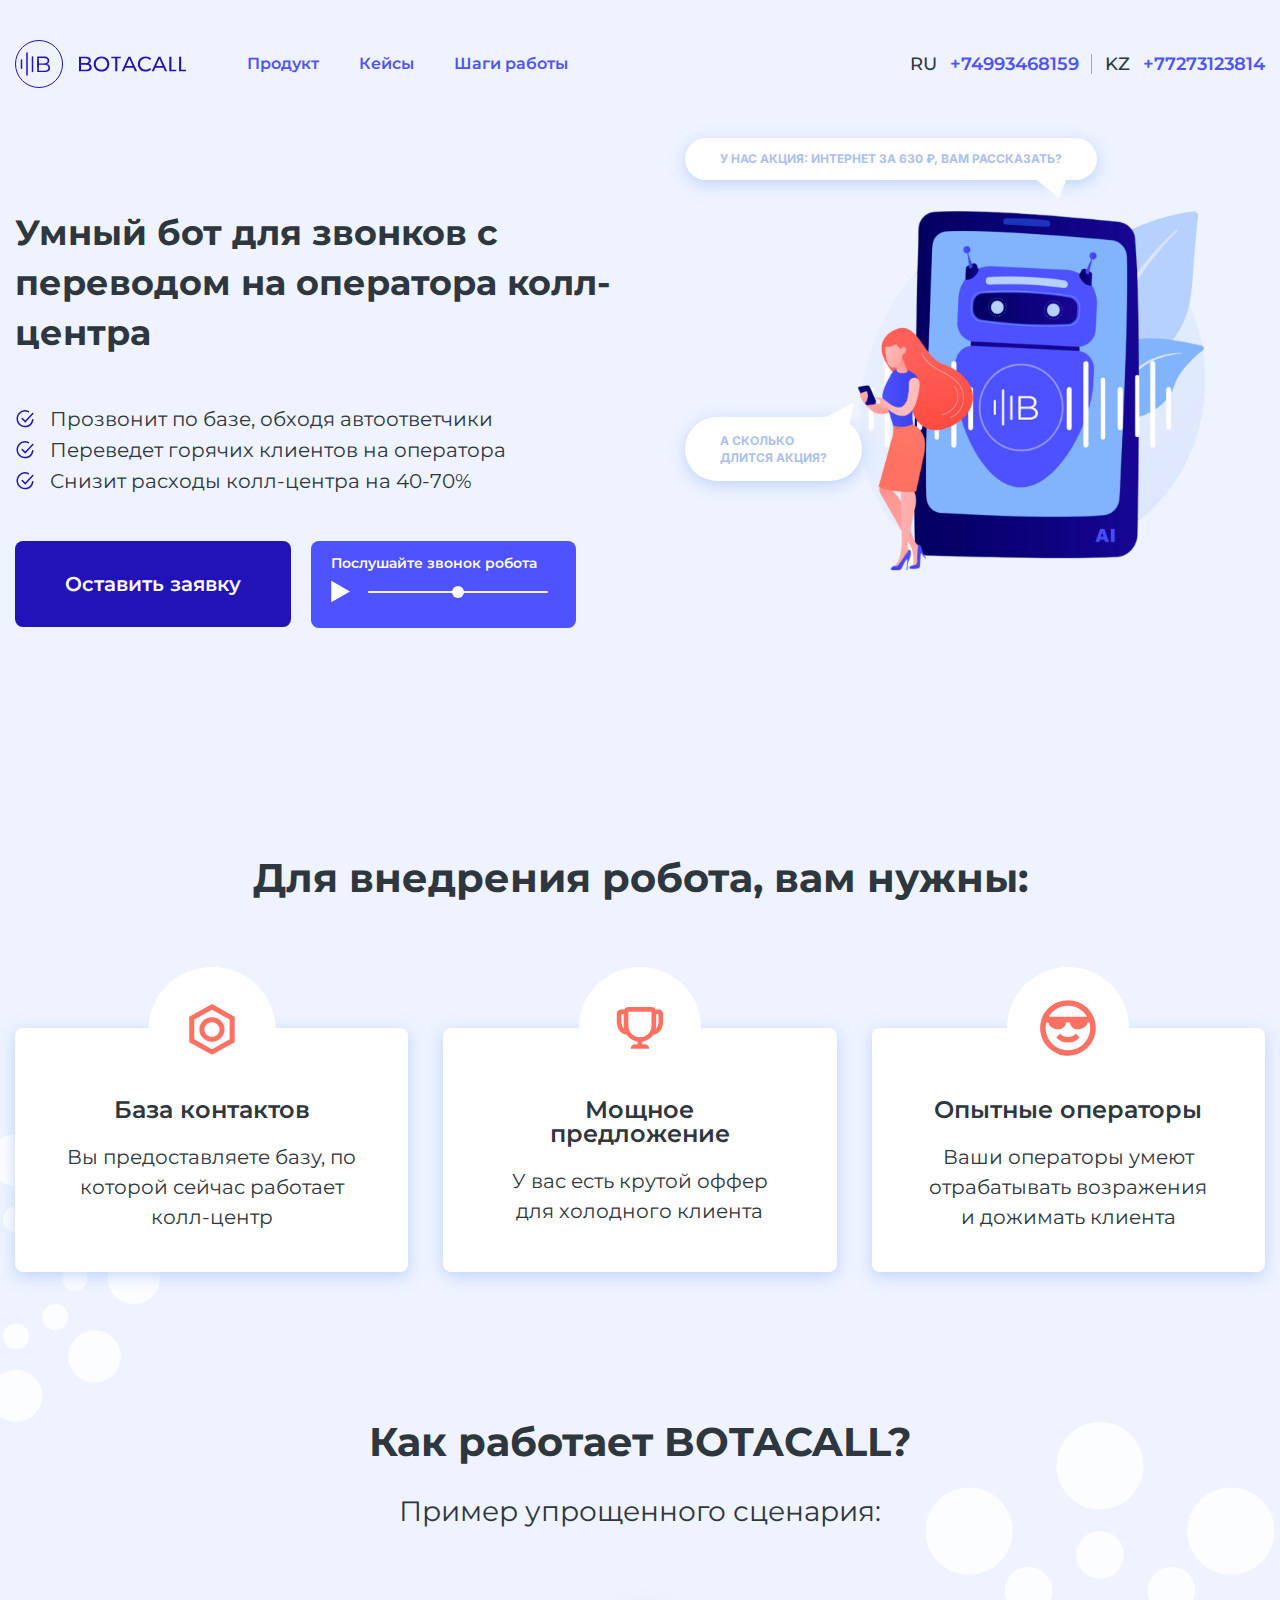
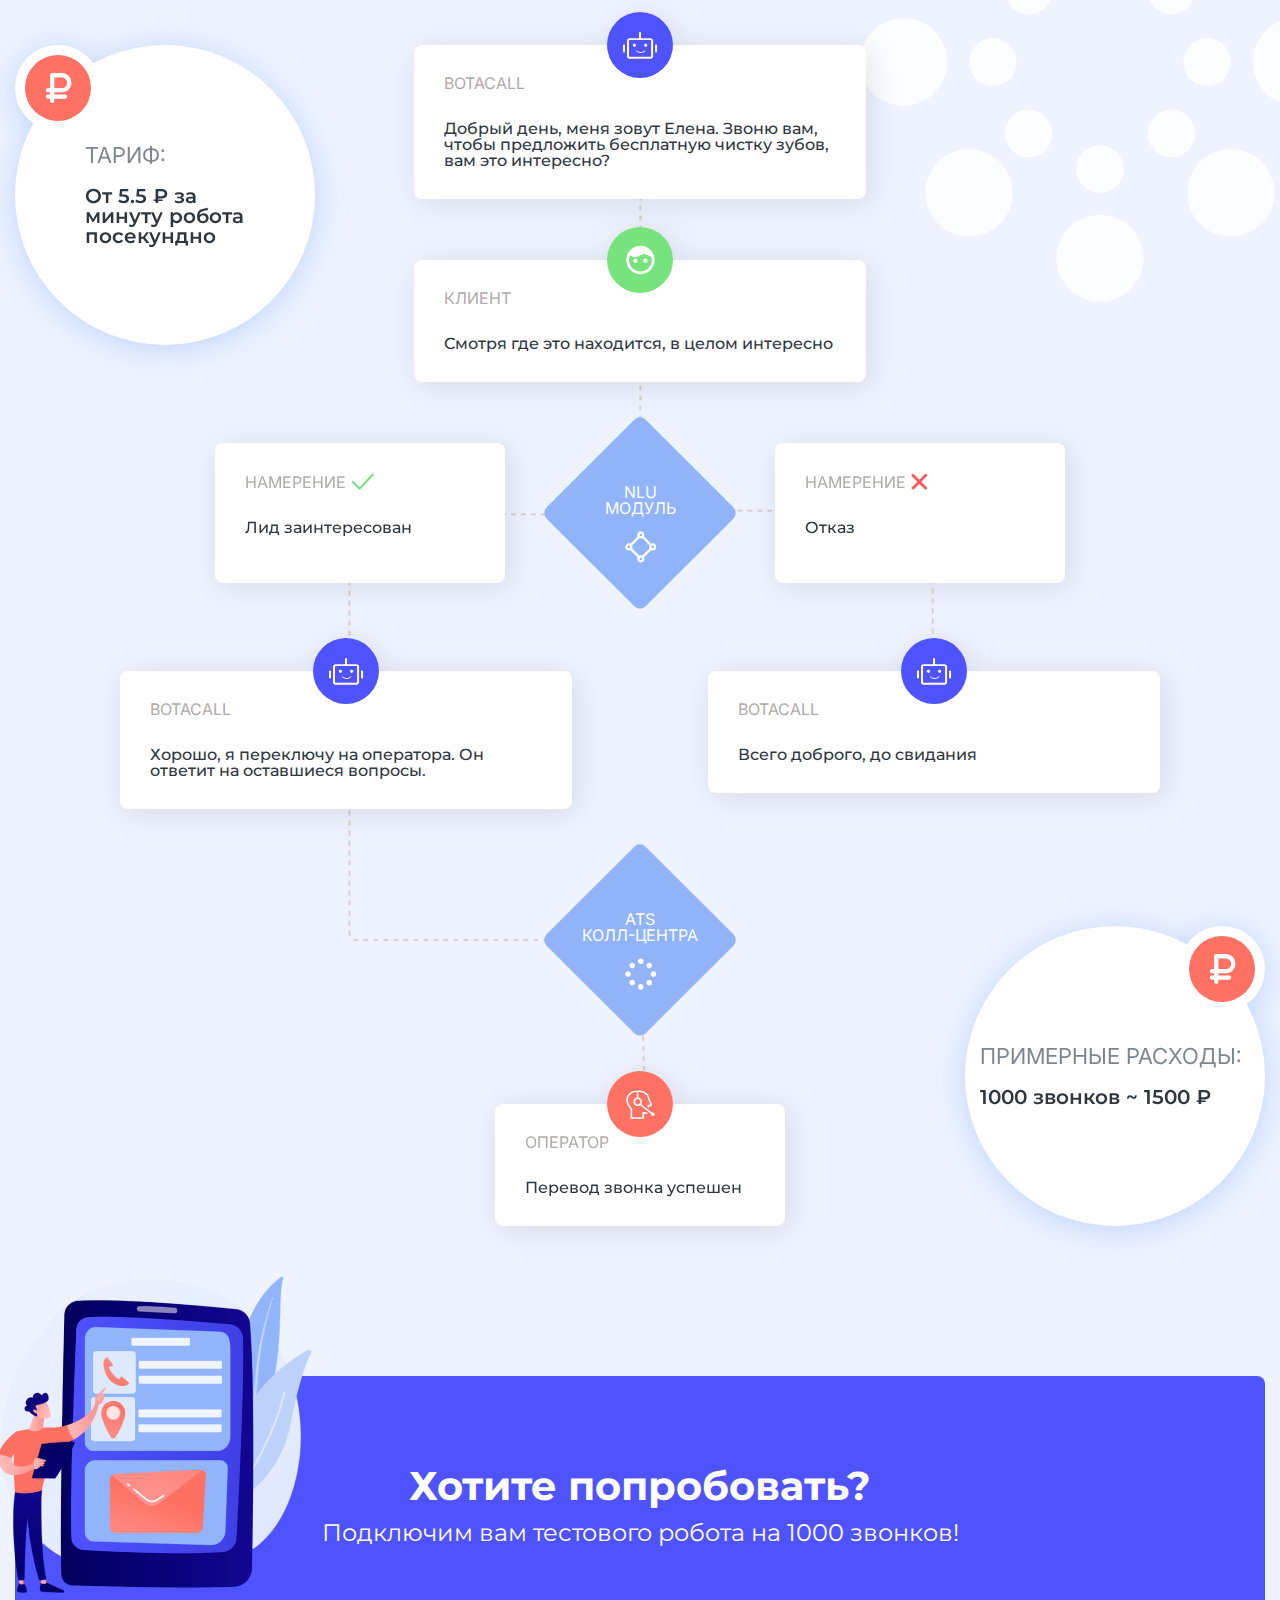
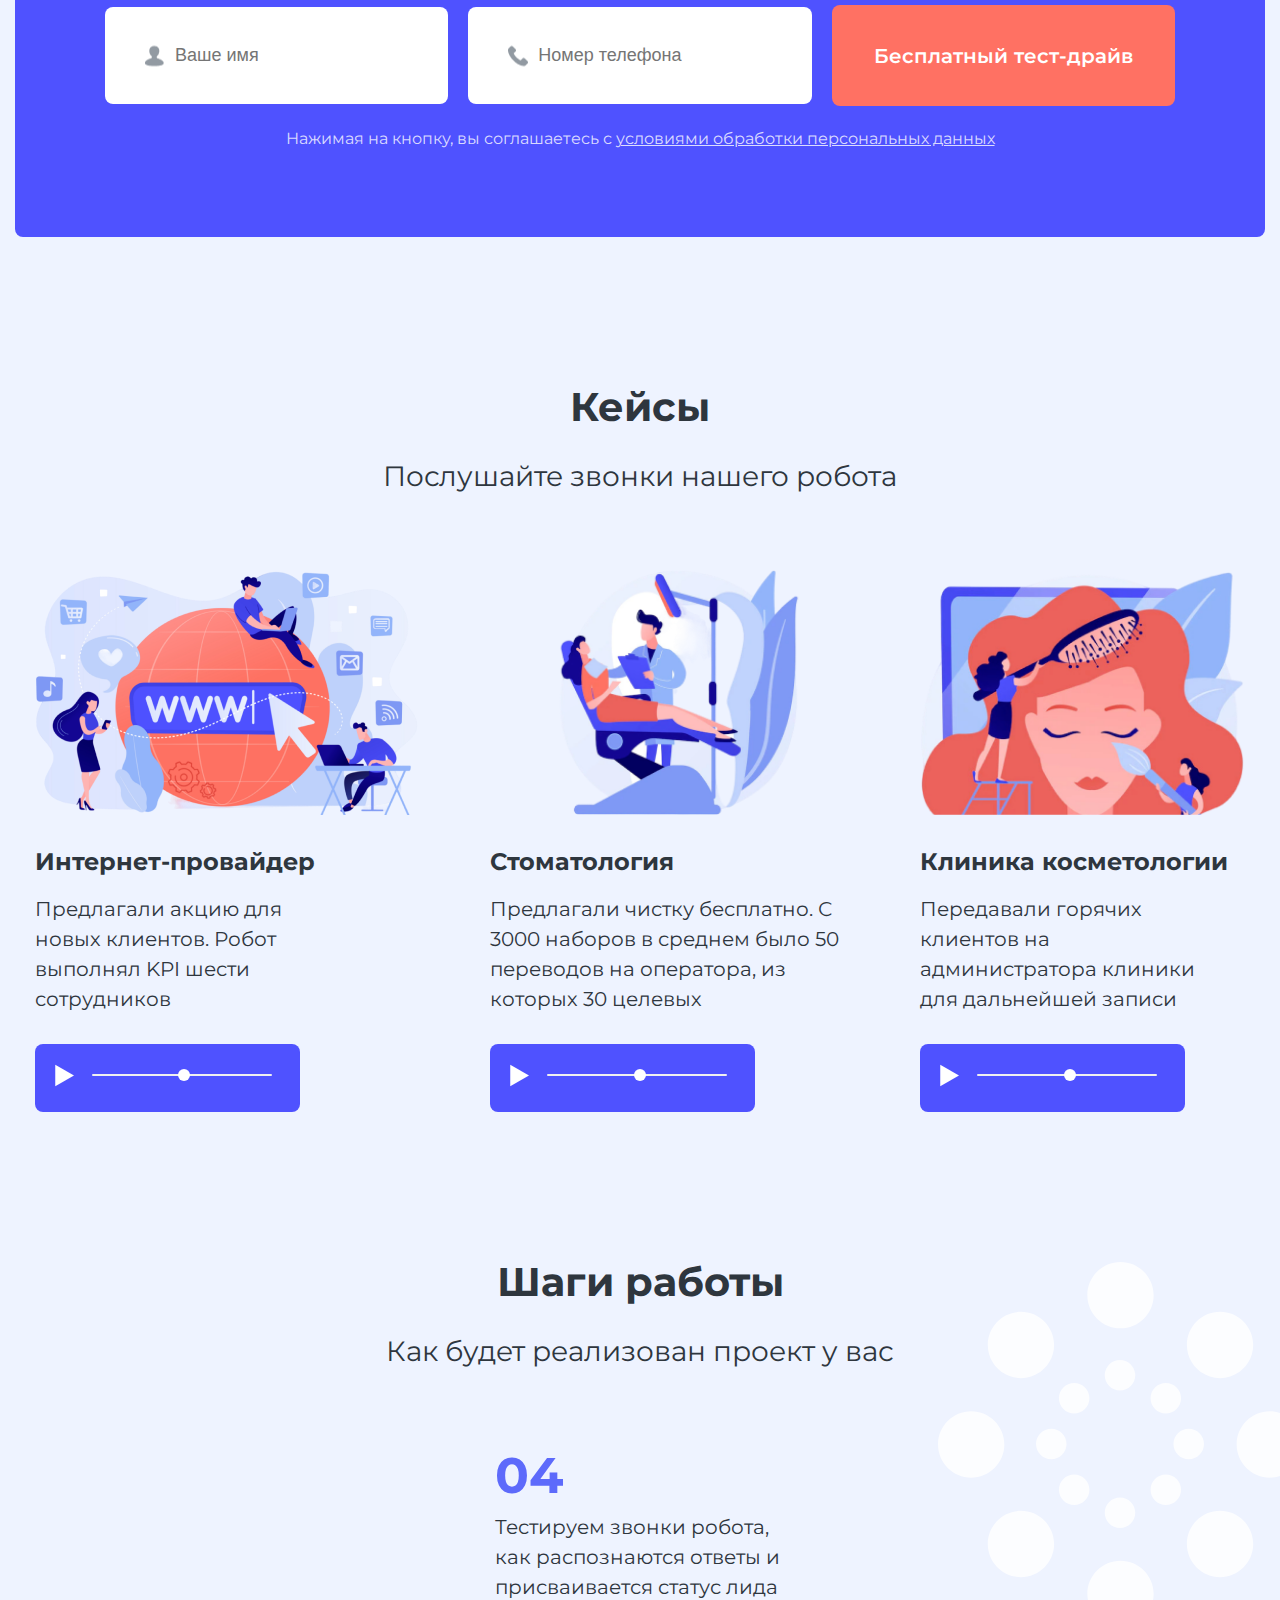
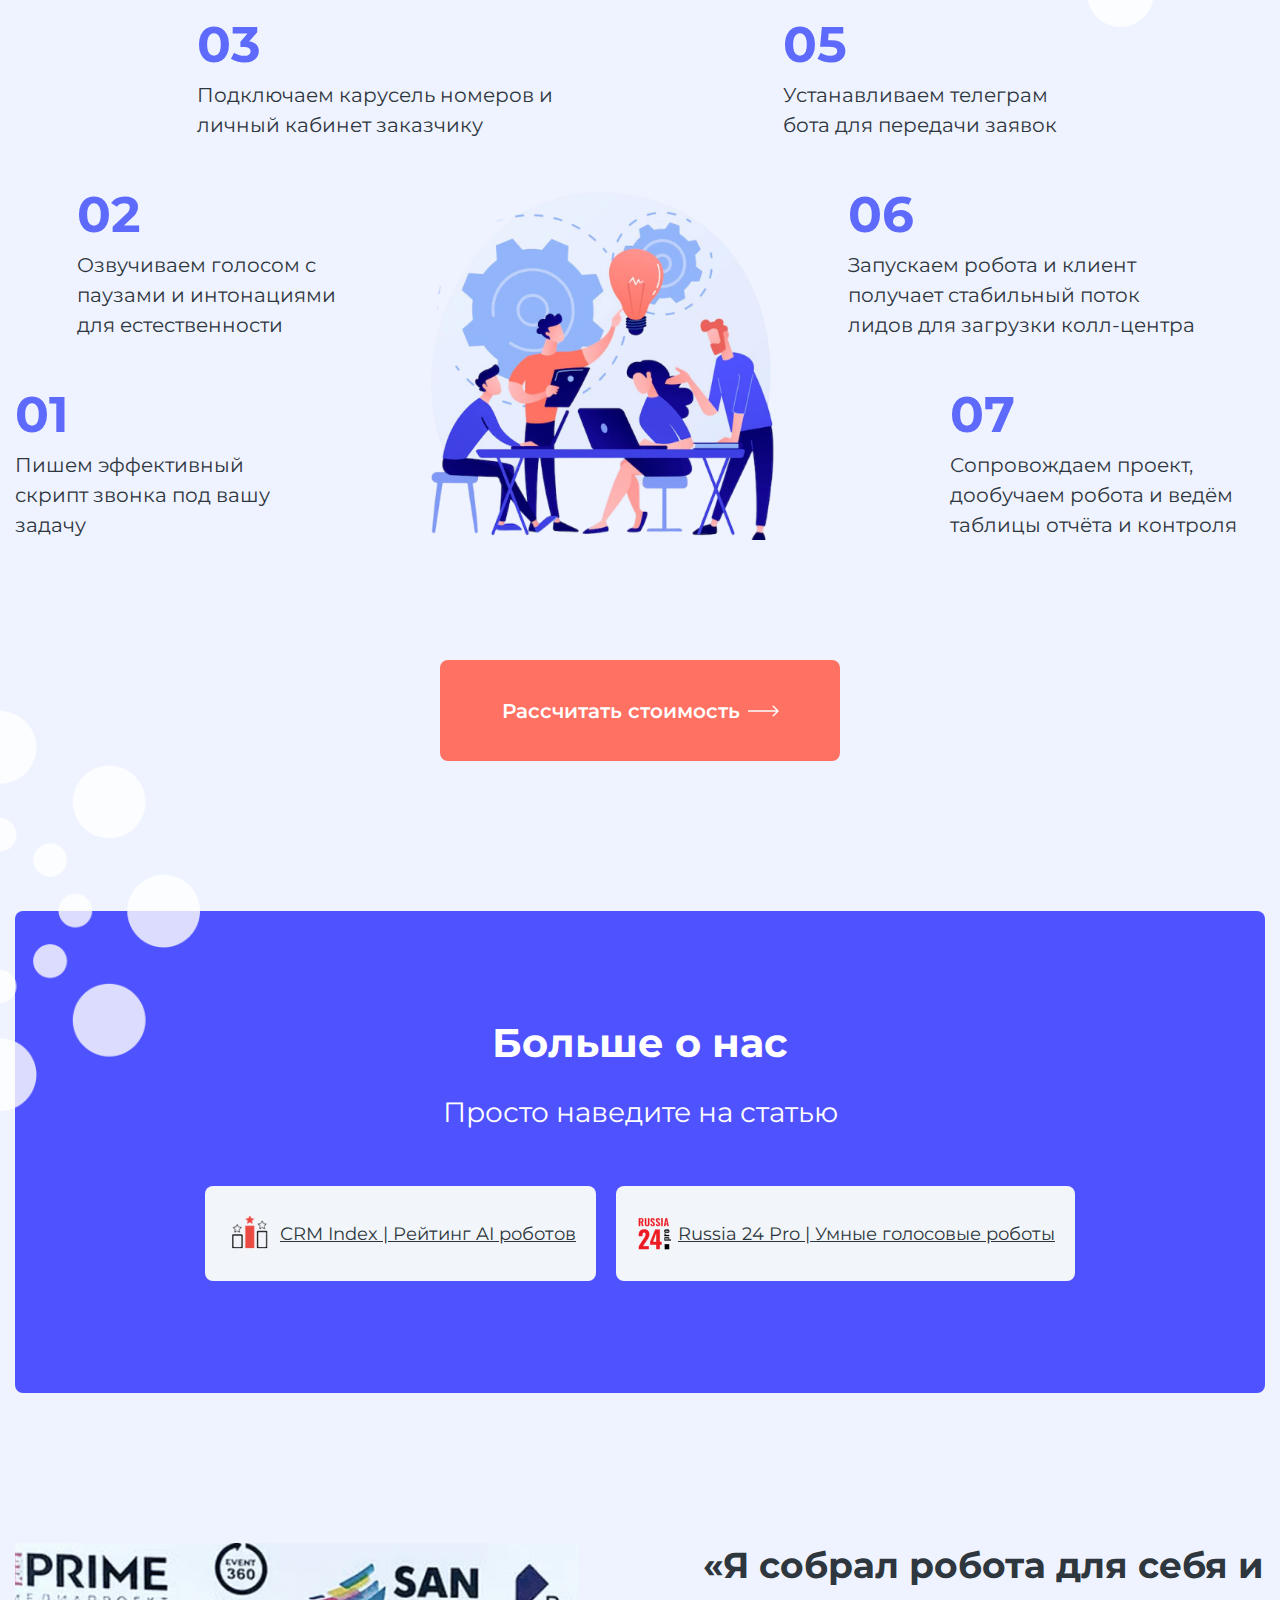
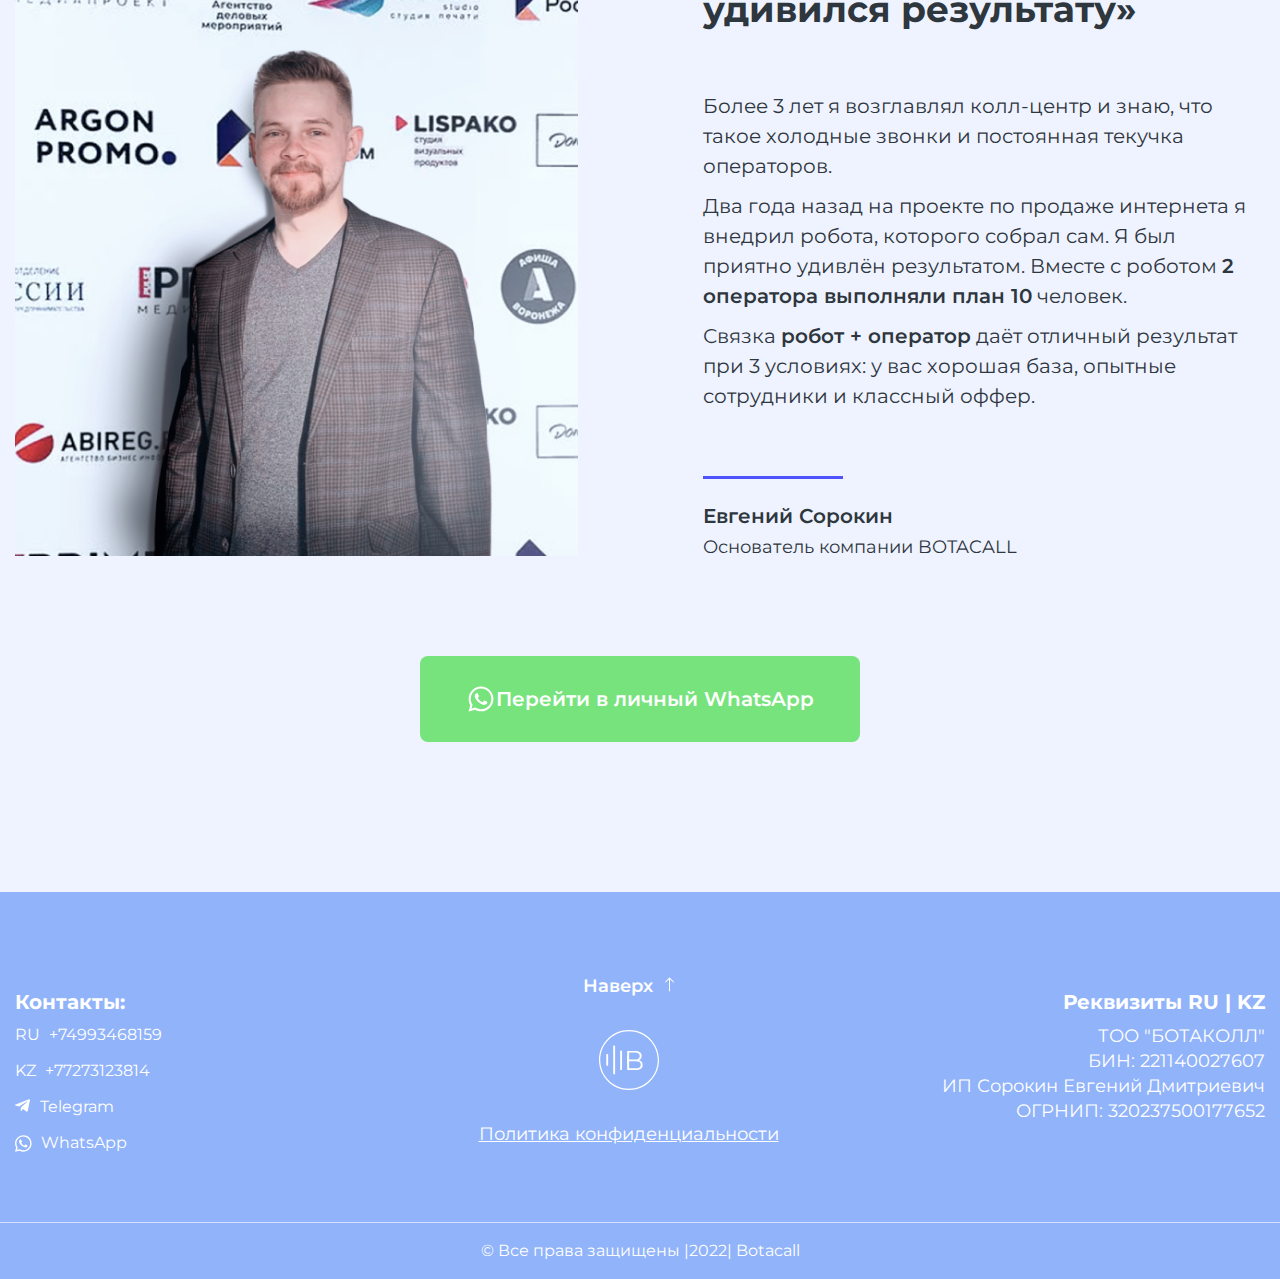
==== index.html @ b68b1137 "Add files via upload" ====
<!DOCTYPE html>
<html lang="ru">
  <head>
    <meta charset="UTF-8" />
    <meta http-equiv="X-UA-Compatible" content="IE=edge" />
    <meta name="viewport" content="width=device-width, initial-scale=1.0" />
    <title>Botecall</title>
    <link rel="icon" href="img/favicon.png" />
    <link rel="stylesheet" href="css/style.css" />
  </head>
  <body>
    <div class="wrapper">
      <header class="header">
        <div class="header__burger">
          <span></span>
          <span></span>
          <span></span>
          <span></span>
        </div>
        <div class="header__container">
          <div class="header__left">
            <a href="/" class="header__logo">
              <img src="img/logo.svg" alt="logo" />
            </a>
            <nav class="header__menu menu">
              <div class="menu__body">
                <ul class="menu__list">
                  <li class="menu__item"><a href="#product" class="menu__link">Продукт</a></li>
                  <li class="menu__item"><a href="#cases" class="menu__link">Кейсы</a></li>
                  <li class="menu__item"><a href="#step" class="menu__link">Шаги работы</a></li>
                </ul>
                <ul class="menu__sublist">
                  <li class="menu__subitem">
                    <a href="" class="menu__sublink">RU <span>+74993468159</span></a>
                  </li>
                  <li class="menu__subitem">
                    <a href="" class="menu__sublink">KZ <span>+77273123814</span></a>
                  </li>
                  <li class="menu__subitem">
                    <a href="" class="menu__sublink"
                      ><img src="img/icon/tg.svg" alt="telegram" /> <span>Telegram</span></a
                    >
                  </li>
                  <li class="menu__subitem">
                    <a href="" class="menu__sublink"
                      ><img src="img/icon/ws.svg" alt="whatsapp" /> <span>WhatsApp</span></a
                    >
                  </li>
                </ul>
              </div>
            </nav>
          </div>
          <div class="header__right">
            <div class="header__number">
              <div class="header__country">RU</div>
              <a href="tel:+74993468159" class="header__phone">+74993468159</a>
            </div>
            <div class="header__number">
              <div class="header__country">KZ</div>
              <a href="tel:+77273123814" class="header__phone">+77273123814</a>
            </div>
          </div>
        </div>
      </header>
      <main class="main">
        <section class="first">
          <div class="first__container">
            <div class="first__left">
              <h1 class="first__title">
                Умный бот для звонков с переводом на оператора колл-центра
              </h1>
              <div class="first__items">
                <div class="first__item">
                  <div class="first__icon"><img src="img/icon/check.svg" alt="check" /></div>
                  <div class="first__text">Прозвонит по базе, обходя автоответчики</div>
                </div>
                <div class="first__item">
                  <div class="first__icon"><img src="img/icon/check.svg" alt="check" /></div>
                  <div class="first__text">Переведет горячих клиентов на оператора</div>
                </div>
                <div class="first__item">
                  <div class="first__icon"><img src="img/icon/check.svg" alt="check" /></div>
                  <div class="first__text">Снизит расходы колл-центра на 40-70%</div>
                </div>
              </div>
              <div class="first__imgmob">
                <img src="img/first/1.png" alt="" />
              </div>
              <div class="first__btns">
                <a href="#popik" class="first__btn _btn popup-link">Оставить заявку</a>

                <div class="player">
                  <div class="player__text">Послушайте звонок робота</div>
                  <div class="player__tool">
                    <div class="player__btns">
                      <div class="player__btn active"><img src="img/icon/play.svg" alt="" /></div>
                      <div class="player__btn"><img src="img/icon/stop.svg" alt="" /></div>
                    </div>
                    <div class="password__slider">
                      <input class="input-musik" type="range" min="1" max="47" />
                      <progress class="progress" min="1" max="47"></progress>
                    </div>
                  </div>
                </div>
              </div>
            </div>
            <div class="first__right">
              <div class="first__img">
                <img src="img/first/1.png" alt="" />
                <div class="first__cloud">У нас акция: ИНТЕРНЕТ за 630 ₽, вам рассказать?</div>
                <div class="first__cloud first__cloud_two">
                  А сколько <br />
                  длится акция?
                </div>
              </div>
            </div>
          </div>
        </section>
        <section id="product" class="need">
          <div class="need__container">
            <h2 class="need__title _title">Для внедрения робота, вам нужны:</h2>
            <div class="need__body">
              <div class="need__item">
                <div class="need__icon">
                  <img src="img/need/1.svg" alt="" />
                </div>
                <h4 class="need__name">База контактов</h4>
                <div class="need__text">
                  Вы предоставляете базу, по которой сейчас работает колл-центр
                </div>
              </div>
              <div class="need__item">
                <div class="need__icon">
                  <img src="img/need/2.svg" alt="" />
                </div>
                <h4 class="need__name">Мощное предложение</h4>
                <div class="need__text">У вас есть крутой оффер для холодного клиента</div>
              </div>
              <div class="need__item">
                <div class="need__icon">
                  <img src="img/need/3.svg" alt="" />
                </div>
                <h4 class="need__name">Опытные операторы</h4>
                <div class="need__text">
                  Ваши операторы умеют отрабатывать возражения и дожимать клиента
                </div>
              </div>
            </div>
          </div>
          <div class="need__snowflake">
            <img src="img/snowflake.svg" alt="" />
          </div>
          <div class="need__snowflake_two">
            <img src="img/snowflake2.svg" alt="" />
          </div>
        </section>
        <section class="work">
          <div class="work__decor">
            <img src="img/work/9.svg" alt="" />
          </div>
          <div class="work__container">
            <h2 class="work__title _title">Как работает BOTACALL?</h2>
            <div class="work__subtitle">Пример упрощенного сценария:</div>
            <div class="work__wrapper">
              <div class="work__circle circle-work">
                <div class="circle-work__icon">
                  <div class="circle-work__icon_wrapper">
                    <img src="img/work/03.svg" alt="" />
                  </div>
                </div>
                <div class="circle-work__name">Тариф:</div>
                <div class="circle-work__text">От 5.5 ₽ за минуту робота посекундно</div>
              </div>
              <div class="work__circle circle-work circle-work_right">
                <div class="circle-work__icon circle-work__icon_right">
                  <div class="circle-work__icon_wrapper">
                    <img src="img/work/03.svg" alt="" />
                  </div>
                </div>
                <div class="circle-work__name">Примерные расходы:</div>
                <div class="circle-work__text circle-work__text_right">1000 звонков ~ 1500 ₽</div>
              </div>
              <div class="work__body">
                <div class="work__dashed"><img src="img/work/dached.svg" alt="" /></div>
                <div class="work__dashed"><img src="img/work/dached3.svg" alt="" /></div>
                <div class="work__dashed"><img src="img/work/dached4.svg" alt="" /></div>
                <div class="work__top">
                  <div class="work__item">
                    <div class="work__icon"><img src="img/work/1.svg" alt="roboto" /></div>
                    <h4 class="work__name">botacall</h4>
                    <div class="work__text">
                      Добрый день, меня зовут Елена. Звоню вам, чтобы предложить бесплатную чистку
                      зубов, вам это интересно?
                    </div>
                  </div>
                  <div class="work__item">
                    <div class="work__icon work__icon_green">
                      <img src="img/work/2.svg" alt="face" />
                    </div>
                    <h4 class="work__name">клиент</h4>
                    <div class="work__text">Смотря где это находится, в целом интересно</div>
                  </div>
                </div>
                <div class="work__center">
                  <div class="work__dashed2"><img src="img/work/dached2.svg" alt="" /></div>

                  <div class="work__miniitem">
                    <div class="work__name">Намерение <img src="img/work/7.svg" alt="" /></div>
                    <div class="work__text">Лид заинтересован</div>
                  </div>
                  <div class="work__rhomb">
                    <div class="work__rhomb__content">
                      <div class="work__rhomb-name">
                        nlu <br />
                        модуль
                      </div>
                      <div class="work__rhomb-icon"><img src="img/work/4.svg" alt="" /></div>
                    </div>
                  </div>
                  <div class="work__miniitem work__miniitem_m">
                    <div class="work__name">Намерение <img src="img/work/8.svg" alt="" /></div>
                    <div class="work__text">Отказ</div>
                  </div>
                </div>
                <div class="work__subcenter">
                  <div class="work__item">
                    <div class="work__icon"><img src="img/work/1.svg" alt="roboto" /></div>
                    <h4 class="work__name">botacall</h4>
                    <div class="work__text">
                      Хорошо, я переключу на оператора. Он ответит на оставшиеся вопросы.
                    </div>
                  </div>
                  <div class="work__item work__item_m">
                    <div class="work__icon"><img src="img/work/1.svg" alt="roboto" /></div>
                    <h4 class="work__name">botacall</h4>
                    <div class="work__text">Всего доброго, до свидания</div>
                  </div>
                </div>
                <div class="work__supbottom">
                  <div class="work__rhomb">
                    <div class="work__rhomb__content">
                      <div class="work__rhomb-name">
                        ats <br />
                        колл-центра
                      </div>
                      <div class="work__rhomb-icon"><img src="img/work/5.svg" alt="" /></div>
                    </div>
                  </div>
                </div>
                <div class="work__bottom">
                  <div class="work__miniitem">
                    <div class="work__icon work__icon_red">
                      <img src="img/work/6.svg" alt="face" />
                    </div>
                    <div class="work__name">Оператор</div>
                    <div class="work__text">Перевод звонка успешен</div>
                  </div>
                </div>
              </div>
            </div>
          </div>
        </section>
        <section class="want">
          <div class="want__container">
            <div class="want__wrapper">
              <div class="want__img"><img src="img/want/1.png" alt="" /></div>
              <div class="want__body">
                <h2 class="want__title _title">Хотите попробовать?</h2>
                <p class="want__subtitle">Подключим вам тестового робота на 1000 звонков!</p>
                <form class="want__form">
                  <div class="want__input _input">
                    <div class="want__icon _input-icon"><img src="img/want/2.png" alt="" /></div>
                    <input type="text" placeholder="Ваше имя" />
                  </div>
                  <div class="want__input _input">
                    <div class="want__icon _input-icon"><img src="img/want/3.png" alt="" /></div>
                    <input data-tel-input type="text" placeholder="Номер телефона" />
                  </div>
                  <a href="" class="want__btn _btn _btn_red">Бесплатный тест-драйв</a>
                </form>
                <div class="want__policy">
                  <p>
                    Нажимая на кнопку, вы соглашаетесь с
                    <a href="">условиями обработки персональных данных</a>
                  </p>
                </div>
                <a href="#thank" class="popup-link kek">fasd</a>
              </div>
            </div>
          </div>
        </section>
        <section id="cases" class="cases">
          <div class="cases__container">
            <h2 class="cases__title _title">Кейсы</h2>
            <p class="cases__subtitle _subtitle">Послушайте звонки нашего робота</p>
            <div class="cases__body">
              <div class="cases__item">
                <div class="cases__img">
                  <img src="img/cases/1.png" alt="" />
                </div>
                <h4 class="cases__name">Интернет-провайдер</h4>
                <div class="cases__text">
                  Предлагали акцию для новых клиентов. Робот выполнял KPI шести сотрудников
                </div>
                <div class="player">
                  <div class="player__tool">
                    <div class="player__btns">
                      <div class="player__btn active"><img src="img/icon/play.svg" alt="" /></div>
                      <div class="player__btn"><img src="img/icon/stop.svg" alt="" /></div>
                    </div>
                    <div class="password__slider">
                      <input class="input-musik" type="range" min="1" max="38" />
                      <progress class="progress" min="1" max="38"></progress>
                    </div>
                  </div>
                </div>
              </div>
              <div class="cases__item">
                <div class="cases__img">
                  <img src="img/cases/2.png" alt="" />
                </div>
                <h4 class="cases__name">Стоматология</h4>
                <div class="cases__text cases__text_big">
                  Предлагали чистку бесплатно. С 3000 наборов в среднем было 50 переводов на
                  оператора, из которых 30 целевых
                </div>
                <div class="player">
                  <div class="player__tool">
                    <div class="player__btns">
                      <div class="player__btn active"><img src="img/icon/play.svg" alt="" /></div>
                      <div class="player__btn"><img src="img/icon/stop.svg" alt="" /></div>
                    </div>
                    <div class="password__slider">
                      <input class="input-musik" type="range" min="1" max="30" />
                      <progress class="progress" min="1" max="30"></progress>
                    </div>
                  </div>
                </div>
              </div>
              <div class="cases__item">
                <div class="cases__img">
                  <img src="img/cases/3.png" alt="" />
                </div>
                <h4 class="cases__name">Клиника косметологии</h4>
                <div class="cases__text">
                  Передавали горячих клиентов на администратора клиники для дальнейшей записи
                </div>
                <div class="player">
                  <div class="player__tool">
                    <div class="player__btns">
                      <div class="player__btn active"><img src="img/icon/play.svg" alt="" /></div>
                      <div class="player__btn"><img src="img/icon/stop.svg" alt="" /></div>
                    </div>
                    <div class="password__slider">
                      <input class="input-musik" type="range" min="1" max="38" />
                      <progress class="progress" min="1" max="38"></progress>
                    </div>
                  </div>
                </div>
              </div>
              <div class="cases__item cases__item_m">
                <div class="cases__img">
                  <img src="img/cases/4.png" alt="" />
                </div>
                <h4 class="cases__name">Строительная компания</h4>
                <div class="cases__text cases__text_big">
                  Настроили цепочку прогрева роботом и рассылками. Вместо 1 квартиры в месяц стало
                  продаваться 5 квартир в месяц
                </div>
                <div class="player">
                  <div class="player__tool">
                    <div class="player__btns">
                      <div class="player__btn active"><img src="img/icon/play.svg" alt="" /></div>
                      <div class="player__btn"><img src="img/icon/stop.svg" alt="" /></div>
                    </div>
                    <div class="password__slider">
                      <input class="input-musik" type="range" min="1" max="38" />
                      <progress class="progress" min="1" max="38"></progress>
                    </div>
                  </div>
                </div>
              </div>
            </div>
          </div>
        </section>
        <section id="step" class="step">
          <div class="step__snowflake">
            <img src="img/step/3.svg" alt="" />
          </div>
          <div class="step__container">
            <h2 class="step__title _title">Шаги работы</h2>
            <p class="step__subtitle _subtitle">Как будет реализован проект у вас</p>
            <div class="step__body">
              <div class="step__items">
                <div class="step__item">
                  <div class="step__number">01</div>
                  <div class="step__text">Пишем эффективный скрипт звонка под вашу задачу</div>
                </div>
                <div class="step__item">
                  <div class="step__number">02</div>
                  <div class="step__text">
                    Озвучиваем голосом с паузами и интонациями для естественности
                  </div>
                </div>
                <div class="step__item">
                  <div class="step__number">03</div>
                  <div class="step__text">
                    Подключаем карусель номеров и личный кабинет заказчику
                  </div>
                </div>
                <div class="step__item">
                  <div class="step__number">04</div>
                  <div class="step__text">
                    Тестируем звонки робота, как распознаются ответы и присваивается статус лида
                  </div>
                </div>
                <div class="step__item">
                  <div class="step__number">05</div>
                  <div class="step__text">Устанавливаем телеграм бота для передачи заявок</div>
                </div>
                <div class="step__item">
                  <div class="step__number">06</div>
                  <div class="step__text">
                    Запускаем робота и клиент получает стабильный поток лидов для загрузки
                    колл-центра
                  </div>
                </div>
                <div class="step__item">
                  <div class="step__number">07</div>
                  <div class="step__text">
                    Сопровождаем проект, дообучаем робота и ведём таблицы отчёта и контроля
                  </div>
                </div>
                <div class="step__item step__item_m">
                  <a href="" class="step__btn _btn _btn_red"
                    >Рассчитать стоимость <img src="img/step/2.png" alt=""
                  /></a>
                </div>
                <div class="step__snowflake-item1">
                  <img src="img/step/4.svg" alt="" />
                </div>
                <div class="step__snowflake-item2">
                  <img src="img/step/5.svg" alt="" />
                </div>
              </div>
              <div class="step__img">
                <img src="img/step/1.png" alt="" />
              </div>
            </div>
            <div class="step__btns">
              <a href="" class="step__btn _btn _btn_red step__btn_pc"
                >Рассчитать стоимость <img src="img/step/2.png" alt=""
              /></a>
            </div>
          </div>
        </section>
        <section class="know">
          <div class="know__container">
            <div class="know__snowflake">
              <img src="img/know/3.png" alt="" />
            </div>
            <div class="know__body">
              <h2 class="know__title _title">Больше о нас</h2>
              <p class="know__subtitle _subtitle">Просто наведите на статью</p>
              <div class="know__links">
                <a target="_blank" href="https://crmindex.ru/services/robot_vix" class="know__link">
                  <div class="know__icon"><img src="img/know/1.png" alt="" /></div>
                  <div class="know__text">СRM Index | Рейтинг AI роботов</div>
                </a>
                <a target="_blank" href="https://russia24.pro/moscow/315973150/" class="know__link">
                  <div class="know__icon"><img src="img/know/2.png" alt="" /></div>
                  <div class="know__text">Russia 24 Pro | Умные голосовые роботы</div>
                </a>
              </div>
            </div>
          </div>
        </section>
        <section class="about">
          <div class="about__container">
            <div class="about__body">
              <div class="about__left">
                <div class="about__img ibg"><img src="img/about/1.jpg" alt="" /></div>
              </div>
              <div class="about__right">
                <h2 class="about__title">«Я собрал робота для себя и удивился результату»</h2>
                <div class="about__content">
                  <p>
                    Более 3 лет я возглавлял колл-центр и знаю, что такое холодные звонки и
                    постоянная текучка операторов.
                  </p>
                  <p>
                    Два года назад на проекте по продаже интернета я внедрил робота, которого собрал
                    сам. Я был приятно удивлён результатом. Вместе с роботом
                    <span>2 оператора выполняли план 10</span> человек.
                  </p>
                  <p>
                    Связка <span>робот + оператор</span> даёт отличный результат при 3 условиях: у
                    вас хорошая база, опытные сотрудники и классный оффер.
                  </p>
                </div>
                <div class="about__signature">
                  <img src="img/signature.png" alt="" />
                </div>
                <div class="about__person">Евгений Сорокин</div>
                <div class="about__subperson">Основатель компании BOTACALL</div>
              </div>
            </div>
            <div class="about__btns">
              <div class="about__btn _btn _btn_green">
                <img src="img/about/2.svg" alt="" />
                Перейти в личный WhatsApp
              </div>
            </div>
          </div>
        </section>
      </main>
      <footer class="footer">
        <div class="footer__container">
          <div class="footer__body">
            <div class="footer__left">
              <div class="footer__name">Контакты:</div>
              <nav class="footer__menu">
                <ul class="menu__sublist menu__sublist-footer">
                  <li class="menu__subitem">
                    <a href="" class="menu__sublink">RU <span>+74993468159</span></a>
                  </li>
                  <li class="menu__subitem">
                    <a href="" class="menu__sublink">KZ <span>+77273123814</span></a>
                  </li>
                  <li class="menu__subitem">
                    <a href="" class="menu__sublink"
                      ><img src="img/icon/tg.svg" alt="telegram" /> <span>Telegram</span></a
                    >
                  </li>
                  <li class="menu__subitem">
                    <a href="" class="menu__sublink"
                      ><img src="img/icon/ws.svg" alt="whatsapp" /> <span>WhatsApp</span></a
                    >
                  </li>
                </ul>
              </nav>
            </div>
            <div class="footer__center">
              <div class="footer__up">
                <span>Наверх</span> <img src="img/icon/arrow.svg" alt="arrow" />
              </div>
              <div class="footer__logo">
                <img src="img/icon/footerlogo.svg" alt="logo" />
              </div>
              <a href="" class="footer__policy">Политика конфиденциальности</a>
            </div>
            <div class="footer__right">
              <div class="footer__name">Реквизиты RU | KZ</div>
              <div class="footer__item">ТОО "БОТАКОЛЛ"</div>
              <div class="footer__item">БИН: 221140027607</div>
              <div class="footer__item">ИП Сорокин Евгений Дмитриевич</div>
              <div class="footer__item">ОГРНИП: 320237500177652</div>
            </div>
          </div>
        </div>
        <div class="footer__bottom">
          <a href="" class="footer__policy">Политика конфиденциальности</a>
          <div class="footer__confy">© Все права защищены |2022| Botacall</div>
        </div>
      </footer>
    </div>
    <div id="popik" class="popup">
      <div class="popup__body">
        <div class="popup__content popup-local">
          <div class="popup-local__close close-popup">
            <svg
              width="20"
              height="20"
              viewBox="0 0 20 20"
              fill="none"
              xmlns="http://www.w3.org/2000/svg"
            >
              <g clip-path="url(#clip0_131_1753)">
                <path
                  d="M10 12.1293L2.54753 19.5817C2.26869 19.8606 1.91381 20 1.48289 20C1.05196 20 0.697084 19.8606 0.41825 19.5817C0.139416 19.3029 0 18.948 0 18.5171C0 18.0862 0.139416 17.7313 0.41825 17.4525L7.87072 10L0.41825 2.54753C0.139416 2.26869 0 1.91381 0 1.48289C0 1.05196 0.139416 0.697084 0.41825 0.41825C0.697084 0.139416 1.05196 0 1.48289 0C1.91381 0 2.26869 0.139416 2.54753 0.41825L10 7.87072L17.4525 0.41825C17.7313 0.139416 18.0862 0 18.5171 0C18.948 0 19.3029 0.139416 19.5817 0.41825C19.8606 0.697084 20 1.05196 20 1.48289C20 1.91381 19.8606 2.26869 19.5817 2.54753L12.1293 10L19.5817 17.4525C19.8606 17.7313 20 18.0862 20 18.5171C20 18.948 19.8606 19.3029 19.5817 19.5817C19.3029 19.8606 18.948 20 18.5171 20C18.0862 20 17.7313 19.8606 17.4525 19.5817L10 12.1293Z"
                  fill="#4F52FF"
                />
              </g>
              <defs>
                <clipPath id="clip0_131_1753">
                  <rect width="20" height="20" fill="white" />
                </clipPath>
              </defs>
            </svg>
          </div>
          <div class="popup-local__form">
            <div class="popup-local__title">Оставьте заявку</div>
            <div class="popup-local__subtitle">
              Введите данные, и наш специалист свяжется с вами в ближайшее время
            </div>
            <div class="popup-local__input _input">
              <div class="want__icon _input-icon"><img src="img/want/2.png" alt="" /></div>
              <input class="popup-local__name" type="text" placeholder="Ваше имя" />
            </div>
            <div class="popup-local__input _input">
              <div class="want__icon _input-icon"><img src="img/want/3.png" alt="" /></div>
              <input
                class="popup-local__number"
                data-tel-input
                type="text"
                placeholder="Номер телефона"
              />
            </div>
            <div class="popup-local__error">
              *Заполните пожалуйста обязательное поле - номер телефона
            </div>
            <div class="popup-local__btn _btn">Отправить</div>
            <div class="popup-local__copy">
              Нажимая на кнопку, я соглашаюсь с <a href="">условиями передачи данных</a>
            </div>
          </div>
          <div class="popup-local__thanks">
            <div class="popup-local__title">Спасибо!</div>
            <div class="popup-local__name">Ваша заявка успешно отправлена</div>
            <div class="popup-local__subtitle">Ожидайте пожалуйста звонка</div>
            <div class="popup-local__img">
              <img src="img/popup.png" alt="" />
            </div>
          </div>
        </div>
      </div>
    </div>
    <div id="thank" class="popup">
      <div class="popup__body">
        <div class="popup__content popup-local popup-thank">
          <div class="popup-local__close close-popup thank__close">
            <svg
              width="20"
              height="20"
              viewBox="0 0 20 20"
              fill="none"
              xmlns="http://www.w3.org/2000/svg"
            >
              <g clip-path="url(#clip0_131_1753)">
                <path
                  d="M10 12.1293L2.54753 19.5817C2.26869 19.8606 1.91381 20 1.48289 20C1.05196 20 0.697084 19.8606 0.41825 19.5817C0.139416 19.3029 0 18.948 0 18.5171C0 18.0862 0.139416 17.7313 0.41825 17.4525L7.87072 10L0.41825 2.54753C0.139416 2.26869 0 1.91381 0 1.48289C0 1.05196 0.139416 0.697084 0.41825 0.41825C0.697084 0.139416 1.05196 0 1.48289 0C1.91381 0 2.26869 0.139416 2.54753 0.41825L10 7.87072L17.4525 0.41825C17.7313 0.139416 18.0862 0 18.5171 0C18.948 0 19.3029 0.139416 19.5817 0.41825C19.8606 0.697084 20 1.05196 20 1.48289C20 1.91381 19.8606 2.26869 19.5817 2.54753L12.1293 10L19.5817 17.4525C19.8606 17.7313 20 18.0862 20 18.5171C20 18.948 19.8606 19.3029 19.5817 19.5817C19.3029 19.8606 18.948 20 18.5171 20C18.0862 20 17.7313 19.8606 17.4525 19.5817L10 12.1293Z"
                  fill="#4F52FF"
                />
              </g>
              <defs>
                <clipPath id="clip0_131_1753">
                  <rect width="20" height="20" fill="white" />
                </clipPath>
              </defs>
            </svg>
          </div>
          <div class="popup-local__thanks popup-local__thanks_ver">
            <div class="popup-local__title">Спасибо!</div>
            <div class="popup-local__name">Ваша заявка успешно отправлена</div>
            <div class="popup-local__subtitle">Ожидайте пожалуйста звонка</div>
            <div class="popup-local__img">
              <img src="img/popup.png" alt="" />
            </div>
          </div>
        </div>
      </div>
    </div>
    <script src="js/main.js"></script>
    <script src="js/popups.js"></script>
  </body>
</html>
---- css/style.css ----
@import url("https://fonts.googleapis.com/css2?family=Inter:wght@700&family=Montserrat:wght@400;500;600;700&display=swap");
* {
  padding: 0px;
  margin: 0px;
  border: 0px;
}

*,
*:before,
*:after {
  -webkit-box-sizing: border-box;
  box-sizing: border-box;
}

:focus,
:active {
  outline: none;
}

a:focus,
a:active {
  outline: none;
}

aside,
nav,
footer,
header,
section {
  display: block;
}

html,
body {
  height: 100%;
}

body {
  line-height: 1;
  font-size: 16px;
  -ms-text-size-adjust: 100%;
  -moz-text-size-adjust: 100%;
  -webkit-text-size-adjust: 100%;
}

input::-ms-clear {
  display: none;
}

button {
  cursor: pointer;
}

button::-moz-focus-inner {
  padding: 0;
  border: 0;
}

a,
a:visited {
  text-decoration: none;
}

ul li {
  list-style: none;
}

img {
  vertical-align: top;
}

h1,
h2,
h3,
h4,
h5,
h6 {
  font-weight: inherit;
  font-size: inherit;
}

.ibg {
  background-position: center;
  background-size: cover;
  background-repeat: no-repeat;
  position: relative;
}

.ibg img {
  display: none;
}

section {
  margin-bottom: 150px;
}

@media (max-width: 992px) {
  section {
    margin-bottom: 140px;
  }
}

@media (max-width: 479.98px) {
  section {
    margin-bottom: 90px;
  }
}

._btn {
  cursor: pointer;
  width: 276px;
  height: 86px;
  background-color: #2213b9;
  display: -webkit-box;
  display: -ms-flexbox;
  display: flex;
  -webkit-box-align: center;
      -ms-flex-align: center;
          align-items: center;
  -webkit-box-pack: center;
      -ms-flex-pack: center;
          justify-content: center;
  font-weight: 600;
  font-size: 20px;
  color: #ffffff;
  border-radius: 8px;
  -webkit-transition: background-color 0.3s;
  transition: background-color 0.3s;
}

._btn:hover {
  background-color: #150a81;
}

._btn_red {
  width: 400px;
  height: 101px;
  background-color: #ff7163;
}

._btn_red:hover {
  background-color: #e5554d;
}

@media (max-width: 479.98px) {
  ._btn_red {
    font-size: 16px;
  }
}

._btn_green {
  background-color: #77e37d;
  width: 440px;
  padding: 0px 20px;
}

._btn_green:hover {
  background-color: #2fe73a;
}

.player {
  width: 265px;
  height: 87px;
  border-radius: 8px;
  background-color: #4f52ff;
  padding: 15px 20px;
}

.player__btns {
  margin-right: 18px;
  height: 23px;
  width: 19px;
}

.player__text {
  font-weight: 600;
  font-size: 14px;
  color: #ffffff;
  margin-bottom: 10px;
}

.player__tool {
  display: -webkit-box;
  display: -ms-flexbox;
  display: flex;
  -webkit-box-align: center;
      -ms-flex-align: center;
          align-items: center;
}

.player__btn {
  cursor: pointer;
  display: none;
}

.player__btn.active {
  display: block;
}

.password__slider {
  position: relative;
  width: 180px;
  height: 2px;
}

.password__slider input {
  position: absolute;
  left: -6px;
  top: 0;
  width: 192px;
  height: 2px;
  -webkit-appearance: none;
  background-color: transparent;
  z-index: 99;
}

.password__slider input::-webkit-slider-thumb {
  -webkit-appearance: none;
  width: 12px;
  height: 12px;
  background-color: #fff;
  border-radius: 50%;
  cursor: pointer;
}

.password__slider progress {
  width: 180px;
  height: 2px;
  -webkit-appearance: none;
  position: absolute;
  top: 0;
  left: 0;
  border-radius: 10px;
  overflow: hidden;
}

.password__slider progress::-webkit-progress-bar {
  background-color: #f0f0f0;
}

.password__slider progress::-webkit-progress-value {
  background-color: purple;
}

._title {
  font-weight: 700;
  font-size: 40px;
  text-align: center;
}

@media (max-width: 992px) {
  ._title {
    font-size: 30px;
  }
}

@media (max-width: 479.98px) {
  ._title {
    font-size: 20px;
  }
}

._input {
  max-width: 395px;
  width: 100%;
  height: 97px;
  position: relative;
  border-radius: 8px;
}

._input input {
  max-width: 395px;
  width: 100%;
  height: 97px;
  border-radius: 8px;
  padding-left: 70px;
  font-size: 18px;
  color: #7e868e;
}

@media (max-width: 479.98px) {
  ._input input {
    padding-left: 58px;
  }
}

._input-icon {
  position: absolute;
  top: 50%;
  left: 40px;
  -webkit-transform: translate(0, -50%);
          transform: translate(0, -50%);
}

@media (max-width: 479.98px) {
  ._input-icon {
    left: 30px;
  }
}

._subtitle {
  font-size: 28px;
  text-align: center;
}

@media (max-width: 992px) {
  ._subtitle {
    font-size: 24px;
  }
}

@media (max-width: 767px) {
  ._subtitle {
    font-size: 16px;
  }
}

html {
  scroll-behavior: smooth;
}

.wrapper {
  overflow: hidden;
  display: -webkit-box;
  display: -ms-flexbox;
  display: flex;
  -webkit-box-orient: vertical;
  -webkit-box-direction: normal;
      -ms-flex-direction: column;
          flex-direction: column;
  min-height: 100%;
}

body {
  color: #2e363e;
  font-family: 'Montserrat', sans-serif;
  font-size: 16px;
  font-weight: 400;
  background-color: #eef3ff;
}

body._lock {
  overflow: hidden;
}

body.lock {
  overflow: hidden;
}

main {
  -webkit-box-flex: 100%;
      -ms-flex: 100%;
          flex: 100%;
}

[class*='__container'] {
  max-width: 1440px;
  margin: 0 auto;
  padding: 0px 15px;
}

.kek {
  position: absolute;
  opacity: 0;
  height: 1px;
  left: -10000px;
}

.header {
  position: relative;
}

.header__container {
  padding: 40px 15px;
  display: -webkit-box;
  display: -ms-flexbox;
  display: flex;
  -webkit-box-pack: justify;
      -ms-flex-pack: justify;
          justify-content: space-between;
  -webkit-box-align: center;
      -ms-flex-align: center;
          align-items: center;
}

@media (max-width: 992px) {
  .header__container {
    -webkit-box-pack: start;
        -ms-flex-pack: start;
            justify-content: start;
  }
}

@media (max-width: 479.98px) {
  .header__container {
    padding: 25px 15px;
  }
}

.header__left {
  display: -webkit-box;
  display: -ms-flexbox;
  display: flex;
  -webkit-box-align: center;
      -ms-flex-align: center;
          align-items: center;
}

.header__logo {
  margin-right: 60px;
}

.header__right {
  display: -webkit-box;
  display: -ms-flexbox;
  display: flex;
  -webkit-box-align: center;
      -ms-flex-align: center;
          align-items: center;
}

@media (max-width: 660px) {
  .header__right {
    display: none;
  }
}

.header__number {
  display: -webkit-box;
  display: -ms-flexbox;
  display: flex;
  -webkit-box-align: center;
      -ms-flex-align: center;
          align-items: center;
  font-size: 18px;
  position: relative;
}

.header__number:first-child {
  margin-right: 26px;
}

.header__number:first-child::before {
  content: '';
  background-color: rgba(0, 0, 0, 0.3);
  height: 20px;
  width: 1px;
  position: absolute;
  right: -13px;
}

.header__country {
  margin-right: 13px;
  font-weight: 500;
}

.header__phone {
  font-weight: 600;
  color: #4f52ff;
  -webkit-transition: color 0.3s;
  transition: color 0.3s;
}

.header__phone:hover {
  color: #150a81;
}

@media (max-width: 992px) {
  .menu__body {
    -webkit-transform: translate(100%, 0px);
            transform: translate(100%, 0px);
    -webkit-transition: -webkit-transform 0.8s;
    transition: -webkit-transform 0.8s;
    transition: transform 0.8s;
    transition: transform 0.8s, -webkit-transform 0.8s;
    position: absolute;
    width: 277px;
    height: 396px;
    top: 0;
    right: 0;
    overflow: auto;
    padding: 60px 10px 30px 10px;
    background-color: #4f52ff;
    border-radius: 8px 0px 8px 8px;
    z-index: 3;
    padding-left: 30px;
    padding-right: 30px;
  }
  .menu__body._active {
    -webkit-transform: translate(0px, 0%);
            transform: translate(0px, 0%);
  }
}

.menu__list {
  display: -webkit-box;
  display: -ms-flexbox;
  display: flex;
  -webkit-box-align: center;
      -ms-flex-align: center;
          align-items: center;
}

@media (max-width: 992px) {
  .menu__list {
    -webkit-box-orient: vertical;
    -webkit-box-direction: normal;
        -ms-flex-direction: column;
            flex-direction: column;
    -webkit-box-align: start;
        -ms-flex-align: start;
            align-items: flex-start;
    border-bottom: 1px solid #ffffff;
  }
}

.menu__sublist {
  display: none;
}

@media (max-width: 992px) {
  .menu__sublist {
    margin-top: 25px;
    display: -webkit-box;
    display: -ms-flexbox;
    display: flex;
    -webkit-box-orient: vertical;
    -webkit-box-direction: normal;
        -ms-flex-direction: column;
            flex-direction: column;
    color: #ffffff;
  }
}

.menu__sublist-footer {
  display: -webkit-box;
  display: -ms-flexbox;
  display: flex;
  -webkit-box-orient: vertical;
  -webkit-box-direction: normal;
      -ms-flex-direction: column;
          flex-direction: column;
  color: #ffffff;
}

.menu__subitem {
  margin-bottom: 20px;
}

.menu__sublink {
  color: #ffffff;
}

.menu__sublink span {
  margin-left: 5px;
}

.menu__item {
  font-weight: 600;
}

.menu__item:not(:last-child) {
  margin-right: 40px;
}

@media (max-width: 992px) {
  .menu__item {
    margin-right: 0;
    margin-bottom: 25px;
  }
}

.menu__link {
  color: #4f52ff;
  -webkit-transition: color 0.3s;
  transition: color 0.3s;
}

.menu__link:hover {
  color: #150a81;
}

@media (max-width: 992px) {
  .menu__link {
    color: #ffffff;
  }
}

@media (max-width: 992px) {
  .header__burger {
    display: block;
    position: absolute;
    width: 30px;
    height: 18px;
    cursor: pointer;
    z-index: 10;
    right: 15px;
    top: 50%;
    -webkit-transform: translate(0, -50%);
            transform: translate(0, -50%);
  }
  .header__burger span {
    -webkit-transition: 0.3s all;
    transition: 0.3s all;
    top: calc(50% - 1px);
    left: 0px;
    position: absolute;
    width: 100%;
    height: 2px;
    background-color: #4f52ff;
  }
  .header__burger span:first-child {
    top: 0px;
  }
  .header__burger span:last-child {
    top: auto;
    bottom: 0px;
  }
  .header__burger._active span {
    -webkit-transform: scale(0);
            transform: scale(0);
    background-color: #ffffff;
  }
  .header__burger._active span:first-child {
    -webkit-transform: rotate(-45deg);
            transform: rotate(-45deg);
    top: 8px;
  }
  .header__burger._active span:last-child {
    -webkit-transform: rotate(45deg);
            transform: rotate(45deg);
    bottom: 8px;
  }
}

.footer {
  background-color: #91b3fa;
}

.footer .menu__sublink {
  -webkit-transition: color 0.3s;
  transition: color 0.3s;
}

.footer .menu__sublink:hover {
  color: #150a81;
}

.footer__container {
  padding: 100px 15px 50px 15px;
}

@media (max-width: 992px) {
  .footer__container {
    padding: 60px 15px 50px 15px;
  }
}

.footer__body {
  display: -webkit-box;
  display: -ms-flexbox;
  display: flex;
  -webkit-box-pack: justify;
      -ms-flex-pack: justify;
          justify-content: space-between;
  position: relative;
}

@media (max-width: 630px) {
  .footer__body {
    -webkit-box-orient: vertical;
    -webkit-box-direction: normal;
        -ms-flex-direction: column;
            flex-direction: column;
  }
}

.footer__left {
  width: 300px;
}

@media (max-width: 992px) {
  .footer__left {
    width: auto;
  }
}

@media (max-width: 630px) {
  .footer__left {
    margin-top: 30px;
    margin-bottom: 30px;
  }
}

.footer__name {
  font-weight: 700;
  font-size: 20px;
  margin-bottom: 15px;
  color: #ffffff;
}

.footer__center {
  text-align: center;
}

@media (max-width: 630px) {
  .footer__center {
    -webkit-box-ordinal-group: 4;
        -ms-flex-order: 3;
            order: 3;
  }
}

.footer__up {
  margin-top: -15px;
  font-weight: 600;
  font-size: 18px;
  color: #ffffff;
  cursor: pointer;
  margin-bottom: 35px;
  -webkit-transition: color 0.3s;
  transition: color 0.3s;
}

.footer__up span {
  margin-right: 7px;
}

.footer__up:hover {
  color: #150a81;
}

@media (max-width: 630px) {
  .footer__up {
    position: absolute;
    top: 0;
  }
}

.footer__logo {
  margin-bottom: 35px;
}

@media (max-width: 992px) {
  .footer__logo {
    display: none;
  }
}

.footer__policy {
  font-size: 18px;
  -webkit-text-decoration-line: underline;
          text-decoration-line: underline;
  color: #ffffff;
  -webkit-transition: color 0.3s;
  transition: color 0.3s;
}

.footer__policy:hover {
  color: #150a81;
}

@media (max-width: 992px) {
  .footer__policy {
    display: none;
  }
}

@media (max-width: 630px) {
  .footer__policy {
    display: block;
    text-align: left;
    margin-top: 30px;
    font-size: 16px;
  }
}

.footer__right {
  text-align: right;
}

@media (max-width: 630px) {
  .footer__right {
    -webkit-box-ordinal-group: 3;
        -ms-flex-order: 2;
            order: 2;
    text-align: left;
  }
}

.footer__item {
  margin-bottom: 7px;
  color: #ffffff;
  text-align: right;
  font-size: 18px;
}

@media (max-width: 630px) {
  .footer__item {
    text-align: left;
  }
}

.footer__confy {
  text-align: center;
  color: #ffffff;
}

.footer__bottom {
  border-top: 1px solid rgba(255, 255, 255, 0.6);
  padding: 20px;
}

.footer__bottom .footer__policy {
  display: none;
}

@media (max-width: 992px) {
  .footer__bottom .footer__policy {
    display: block;
    font-size: 16px;
  }
}

@media (max-width: 630px) {
  .footer__bottom .footer__policy {
    display: none;
  }
}

@media (max-width: 992px) {
  .footer__bottom {
    display: -webkit-box;
    display: -ms-flexbox;
    display: flex;
    -webkit-box-align: center;
        -ms-flex-align: center;
            align-items: center;
    -webkit-box-pack: justify;
        -ms-flex-pack: justify;
            justify-content: space-between;
  }
}

.first__container {
  padding-top: 80px;
  display: -webkit-box;
  display: -ms-flexbox;
  display: flex;
}

@media (max-width: 1100px) {
  .first__container {
    position: relative;
  }
}

@media (max-width: 767px) {
  .first__container {
    -webkit-box-orient: vertical;
    -webkit-box-direction: normal;
        -ms-flex-direction: column;
            flex-direction: column;
    padding-top: 40px;
  }
}

.first__left {
  -webkit-box-flex: 0;
      -ms-flex: 0 1 50%;
          flex: 0 1 50%;
}

@media (max-width: 767px) {
  .first__left {
    -webkit-box-flex: 0;
        -ms-flex: 0 1 100%;
            flex: 0 1 100%;
  }
}

.first__title {
  font-weight: 700;
  font-size: 45px;
  line-height: 50px;
  margin-bottom: 50px;
}

@media (max-width: 1370px) {
  .first__title {
    font-size: 35px;
  }
}

@media (max-width: 479.98px) {
  .first__title {
    font-size: 20px;
    line-height: 140%;
    margin-bottom: 30px;
  }
}

.first__items {
  margin-bottom: 75px;
}

@media (max-width: 1370px) {
  .first__items {
    margin-bottom: 50px;
  }
}

.first__item {
  display: -webkit-box;
  display: -ms-flexbox;
  display: flex;
  -webkit-box-align: center;
      -ms-flex-align: center;
          align-items: center;
}

.first__item:not(:last-child) {
  margin-bottom: 10px;
}

.first__icon {
  margin-right: 15px;
}

.first__text {
  font-size: 22px;
}

@media (max-width: 1370px) {
  .first__text {
    font-size: 20px;
  }
}

@media (max-width: 479.98px) {
  .first__text {
    font-size: 14px;
    line-height: 130%;
  }
}

.first__btns {
  display: -webkit-box;
  display: -ms-flexbox;
  display: flex;
}

@media (max-width: 767px) {
  .first__btns {
    -webkit-box-orient: vertical;
    -webkit-box-direction: normal;
        -ms-flex-direction: column;
            flex-direction: column;
    -webkit-box-align: center;
        -ms-flex-align: center;
            align-items: center;
  }
}

.first__btn {
  margin-right: 20px;
}

@media (max-width: 767px) {
  .first__btn {
    margin-right: 0px;
    margin-bottom: 15px;
  }
}

.first__imgmob {
  display: none;
}

@media (max-width: 767px) {
  .first__imgmob {
    display: block;
    text-align: center;
    margin-bottom: 20px;
  }
}

@media (max-width: 767px) {
  .first__imgmob img {
    width: 60%;
  }
}

@media (max-width: 479.98px) {
  .first__imgmob img {
    width: 100%;
  }
}

.first__right {
  -webkit-box-flex: 0;
      -ms-flex: 0 1 50%;
          flex: 0 1 50%;
  text-align: right;
  display: -webkit-box;
  display: -ms-flexbox;
  display: flex;
  -webkit-box-pack: end;
      -ms-flex-pack: end;
          justify-content: flex-end;
}

@media (max-width: 1100px) {
  .first__right {
    position: absolute;
    right: -40px;
  }
}

@media (max-width: 767px) {
  .first__right {
    display: none;
  }
}

.first__img {
  position: relative;
  width: 580px;
  height: 500px;
}

@media (max-width: 767px) {
  .first__img {
    width: auto;
    height: auto;
  }
}

.first__img img {
  width: 580px;
  height: 500px;
}

@media (max-width: 1370px) {
  .first__img img {
    width: 432px;
    height: 370px;
  }
}

@media (max-width: 920px) {
  .first__img img {
    width: 345px;
    height: 295px;
  }
}

.first__cloud {
  position: absolute;
  top: -70px;
  left: -157px;
  font-weight: 700;
  font-size: 14px;
  font-family: "Inter", sans-serif;
  color: #acc0ed;
  text-transform: uppercase;
  padding: 15px 35px;
  background-color: #ffffff;
  -webkit-box-shadow: 0px 4px 15px rgba(145, 179, 250, 0.5);
          box-shadow: 0px 4px 15px rgba(145, 179, 250, 0.5);
  border-radius: 50px;
}

@media (max-width: 1370px) {
  .first__cloud {
    font-size: 12px;
    left: 0;
  }
}

@media (max-width: 1100px) {
  .first__cloud {
    display: none;
  }
}

.first__cloud::before {
  content: '';
  width: 0;
  height: 0;
  border-top: 20px solid transparent;
  border-left: 27px solid #ffffff;
  border-bottom: 20px solid transparent;
  position: absolute;
  bottom: -25px;
  right: 28px;
  -webkit-transform: rotate(76deg);
          transform: rotate(76deg);
}

.first__cloud_two {
  top: 236px;
  left: -161px;
  line-height: 143%;
  text-align: left;
}

.first__cloud_two::before {
  top: -13px;
  right: 7px;
  -webkit-transform: rotate(64deg);
          transform: rotate(64deg);
}

@media (max-width: 1370px) {
  .first__cloud_two {
    top: 209px;
    left: 0px;
  }
}

.need {
  position: relative;
}

.need__title {
  margin-bottom: 130px;
}

@media (max-width: 479.98px) {
  .need__title {
    margin-bottom: 80px;
  }
}

.need__body {
  display: -webkit-box;
  display: -ms-flexbox;
  display: flex;
  gap: 35px;
}

@media (max-width: 1250px) {
  .need__body {
    gap: 25px;
  }
}

@media (max-width: 992px) {
  .need__body {
    -webkit-box-orient: vertical;
    -webkit-box-direction: normal;
        -ms-flex-direction: column;
            flex-direction: column;
    -webkit-box-align: center;
        -ms-flex-align: center;
            align-items: center;
    gap: 85px;
  }
}

@media (max-width: 479.98px) {
  .need__body {
    gap: 60px;
  }
}

.need__item {
  -webkit-box-flex: 0;
      -ms-flex: 0 1 33.333%;
          flex: 0 1 33.333%;
  background-color: #ffffff;
  text-align: center;
  position: relative;
  border-radius: 8px;
  padding: 0 50px 40px 50px;
  -webkit-box-shadow: 0px 4px 15px rgba(145, 179, 250, 0.5);
          box-shadow: 0px 4px 15px rgba(145, 179, 250, 0.5);
  z-index: 4;
}

@media (max-width: 1250px) {
  .need__item {
    padding: 0 35px 30px 35px;
  }
}

@media (max-width: 992px) {
  .need__item {
    width: 363px;
  }
}

@media (max-width: 479.98px) {
  .need__item {
    width: 100%;
  }
}

.need__icon {
  padding: 33px;
  border-radius: 50%;
  background-color: #ffffff;
  position: absolute;
  top: -25%;
  left: 50%;
  -webkit-transform: translate(-50%, 0%);
          transform: translate(-50%, 0%);
}

@media (max-width: 479.98px) {
  .need__icon {
    padding: 25px;
    top: -20%;
  }
  .need__icon img {
    width: 36px;
    height: 36px;
  }
}

.need__name {
  margin-top: 70px;
  font-weight: 600;
  font-size: 24px;
  margin-bottom: 20px;
}

@media (max-width: 479.98px) {
  .need__name {
    font-size: 16px;
  }
}

.need__text {
  font-size: 20px;
  line-height: 150%;
}

@media (max-width: 479.98px) {
  .need__text {
    font-size: 14px;
  }
}

.need__snowflake {
  position: absolute;
  left: 0;
  bottom: -150px;
}

@media (max-width: 1400px) {
  .need__snowflake img {
    height: 288px;
  }
}

@media (max-width: 992px) {
  .need__snowflake {
    top: 0;
  }
}

@media (max-width: 479.98px) {
  .need__snowflake {
    display: none;
  }
}

.need__snowflake_two {
  display: none;
}

@media (max-width: 992px) {
  .need__snowflake_two {
    display: block;
    position: absolute;
    right: 0;
    top: 50%;
  }
}

@media (max-width: 479.98px) {
  .need__snowflake_two {
    display: none;
  }
}

.work {
  position: relative;
}

.work__title {
  margin-bottom: 35px;
}

.work__subtitle {
  text-align: center;
  font-size: 28px;
  margin-bottom: 120px;
}

@media (max-width: 767px) {
  .work__subtitle {
    font-size: 16px;
    margin-bottom: 70px;
  }
}

.work__wrapper {
  margin: 0 auto;
  display: -webkit-box;
  display: -ms-flexbox;
  display: flex;
  -webkit-box-pack: center;
      -ms-flex-pack: center;
          justify-content: center;
  position: relative;
}

.work__body {
  display: -webkit-box;
  display: -ms-flexbox;
  display: flex;
  -webkit-box-orient: vertical;
  -webkit-box-direction: normal;
      -ms-flex-direction: column;
          flex-direction: column;
  -webkit-box-align: center;
      -ms-flex-align: center;
          align-items: center;
  position: relative;
  width: 1050px;
}

@media (max-width: 1090px) {
  .work__body {
    width: 777px;
  }
}

@media (max-width: 767px) {
  .work__body {
    width: auto;
    -webkit-box-orient: vertical;
    -webkit-box-direction: normal;
        -ms-flex-direction: column;
            flex-direction: column;
  }
}

.work__item {
  width: 452px;
  background-color: #ffffff;
  border-radius: 8px;
  -webkit-filter: drop-shadow(4px 4px 15px rgba(0, 0, 0, 0.1));
          filter: drop-shadow(4px 4px 15px rgba(0, 0, 0, 0.1));
  padding: 30px;
  position: relative;
  margin-bottom: 61px;
  z-index: 1;
}

@media (max-width: 1090px) {
  .work__item {
    width: 318px;
    padding: 20px;
  }
}

@media (max-width: 767px) {
  .work__item_m {
    display: none;
  }
}

.work__miniitem {
  width: 290px;
  background-color: #ffffff;
  border-radius: 8px;
  -webkit-filter: drop-shadow(4px 4px 15px rgba(0, 0, 0, 0.1));
          filter: drop-shadow(4px 4px 15px rgba(0, 0, 0, 0.1));
  padding: 30px;
  position: relative;
}

@media (max-width: 1090px) {
  .work__miniitem {
    width: 204px;
    padding: 30px 15px 15px 15px;
  }
}

@media (max-width: 767px) {
  .work__miniitem_m {
    display: none;
  }
}

.work__center {
  display: -webkit-box;
  display: -ms-flexbox;
  display: flex;
  position: relative;
}

@media (max-width: 767px) {
  .work__center {
    -webkit-box-orient: vertical;
    -webkit-box-direction: reverse;
        -ms-flex-direction: column-reverse;
            flex-direction: column-reverse;
    -webkit-box-align: center;
        -ms-flex-align: center;
            align-items: center;
  }
}

.work__icon {
  position: absolute;
  top: -33px;
  left: 50%;
  -webkit-transform: translate(-50%, 0);
          transform: translate(-50%, 0);
  background-color: #4f52ff;
  border-radius: 50%;
  display: -webkit-box;
  display: -ms-flexbox;
  display: flex;
  width: 66px;
  height: 66px;
  -webkit-box-pack: center;
      -ms-flex-pack: center;
          justify-content: center;
  -webkit-box-align: center;
      -ms-flex-align: center;
          align-items: center;
}

.work__icon_green {
  background-color: #77e37d;
}

.work__icon_red {
  background-color: #ff7163;
}

@media (max-width: 1090px) {
  .work__icon {
    width: 47px;
    height: 47px;
    top: -23px;
  }
}

.work__name {
  color: #b0a9a9;
  text-transform: uppercase;
  font-family: "Inter", sans-serif;
  margin-bottom: 30px;
  display: -webkit-box;
  display: -ms-flexbox;
  display: flex;
  -webkit-box-align: center;
      -ms-flex-align: center;
          align-items: center;
  gap: 5px;
}

@media (max-width: 767px) {
  .work__name {
    margin-bottom: 20px;
  }
}

.work__text {
  color: #2e363e;
  font-weight: 500;
}

.work__rhomb {
  margin: 0px 65px;
  width: 140px;
  height: 140px;
  background: #91b3fa;
  -webkit-transform: rotate(45deg);
          transform: rotate(45deg);
  border-radius: 8px;
  position: relative;
}

.work__rhomb__content {
  position: absolute;
  width: 121px;
  top: 27%;
  left: 12%;
  -webkit-transform: rotate(-45deg);
          transform: rotate(-45deg);
  text-align: center;
}

@media (max-width: 1090px) {
  .work__rhomb__content {
    top: 21%;
    left: 0%;
    font-size: 14px;
  }
}

@media (max-width: 1090px) {
  .work__rhomb {
    width: 99px;
    height: 99px;
  }
}

@media (max-width: 767px) {
  .work__rhomb {
    margin: 0;
    margin-bottom: 50px;
  }
}

.work__rhomb-name {
  color: #ffffff;
  text-transform: uppercase;
  font-family: "Inter", sans-serif;
  margin-bottom: 15px;
}

.work__subcenter {
  display: -webkit-box;
  display: -ms-flexbox;
  display: flex;
  margin-top: 88px;
  gap: 136px;
  -webkit-box-align: baseline;
      -ms-flex-align: baseline;
          align-items: baseline;
}

@media (max-width: 1090px) {
  .work__subcenter {
    gap: 0;
    -webkit-column-gap: 94px;
            column-gap: 94px;
    margin-top: 61px;
  }
  .work__subcenter .work__item {
    margin-bottom: 0px;
  }
}

@media (max-width: 767px) {
  .work__subcenter {
    -webkit-box-orient: vertical;
    -webkit-box-direction: normal;
        -ms-flex-direction: column;
            flex-direction: column;
    margin-bottom: 50px;
  }
}

.work__bottom {
  margin-top: 94px;
}

@media (max-width: 1090px) {
  .work__bottom {
    margin-top: 74px;
  }
}

@media (max-width: 767px) {
  .work__bottom {
    margin-top: 30px;
    margin-bottom: 340px;
  }
}

.work__dashed {
  position: absolute;
  top: 0;
  left: 22.2%;
}

.work__dashed:nth-child(2) {
  display: none;
}

@media (max-width: 1090px) {
  .work__dashed:nth-child(2) {
    display: block;
  }
}

@media (max-width: 767px) {
  .work__dashed:nth-child(2) {
    display: none;
  }
}

.work__dashed:nth-child(3) {
  display: none;
}

@media (max-width: 767px) {
  .work__dashed:nth-child(3) {
    display: block;
  }
}

@media (max-width: 1090px) {
  .work__dashed {
    top: 114px;
    left: 23.2%;
    display: none;
  }
}

@media (max-width: 767px) {
  .work__dashed {
    display: none;
    left: 50%;
  }
}

.work__dashed2 {
  position: absolute;
  top: 0;
  left: 22.2%;
  top: 66px;
  left: 49.7%;
}

@media (max-width: 1090px) {
  .work__dashed2 {
    top: 52px;
    left: 35.7%;
  }
}

@media (max-width: 767px) {
  .work__dashed2 {
    display: none;
  }
}

.work__decor {
  position: absolute;
  top: 0;
  right: 0;
}

@media (max-width: 1090px) {
  .work__decor {
    display: none;
  }
}

.circle-work {
  position: absolute;
  top: 0;
  left: 0;
  border-radius: 50%;
  background-color: #ffffff;
  -webkit-filter: drop-shadow(0px 4px 15px rgba(145, 179, 250, 0.5));
          filter: drop-shadow(0px 4px 15px rgba(145, 179, 250, 0.5));
  width: 300px;
  height: 300px;
  display: -webkit-box;
  display: -ms-flexbox;
  display: flex;
  -webkit-box-orient: vertical;
  -webkit-box-direction: normal;
      -ms-flex-direction: column;
          flex-direction: column;
  -webkit-box-pack: center;
      -ms-flex-pack: center;
          justify-content: center;
  padding-left: 70px;
}

@media (max-width: 1090px) {
  .circle-work {
    width: 200px;
    height: 200px;
    top: auto;
    bottom: 0;
    padding-left: 15px;
  }
}

@media (max-width: 767px) {
  .circle-work {
    bottom: 130px;
    width: 190px;
    height: 190px;
  }
}

.circle-work_right {
  top: auto;
  left: auto;
  bottom: 0;
  right: 0;
  padding-left: 15px;
}

.circle-work__icon {
  position: absolute;
  top: 0;
  left: 0;
  border: 10px solid #ffffff;
  border-radius: 50%;
}

@media (max-width: 767px) {
  .circle-work__icon {
    top: -8px;
  }
  .circle-work__icon img {
    width: 14px;
    height: 20px;
  }
}

.circle-work__icon_right {
  left: auto;
  right: 0;
}

.circle-work__icon_wrapper {
  width: 66px;
  height: 66px;
  display: -webkit-box;
  display: -ms-flexbox;
  display: flex;
  -webkit-box-align: center;
      -ms-flex-align: center;
          align-items: center;
  -webkit-box-pack: center;
      -ms-flex-pack: center;
          justify-content: center;
  background-color: #ff7163;
  border-radius: 50%;
}

@media (max-width: 1090px) {
  .circle-work__icon_wrapper {
    width: 47px;
    height: 47px;
  }
}

@media (max-width: 767px) {
  .circle-work__icon_wrapper {
    width: 38px;
    height: 38px;
  }
}

.circle-work__name {
  color: #7e868e;
  text-transform: uppercase;
  font-size: 22px;
  font-family: "Inter", sans-serif;
  margin-bottom: 20px;
}

@media (max-width: 1090px) {
  .circle-work__name {
    font-size: 14px;
  }
}

@media (max-width: 767px) {
  .circle-work__name {
    padding-top: 15px;
    font-size: 13px;
  }
}

.circle-work__text {
  width: 180px;
  font-weight: 600;
  font-size: 20px;
}

@media (max-width: 1090px) {
  .circle-work__text {
    font-size: 14px;
    width: 100%;
  }
}

.circle-work__text_right {
  width: 100%;
}

@media (max-width: 767px) {
  .circle-work__text {
    font-size: 13px;
  }
}

@media (max-width: 992px) {
  .want {
    padding-top: 140px;
  }
}

@media (max-width: 479.98px) {
  .want {
    padding-top: 110px;
  }
}

.want__wrapper {
  background-color: #4f52ff;
  position: relative;
  border-radius: 8px;
}

.want__body {
  padding: 90px;
}

@media (max-width: 1200px) {
  .want__body {
    padding: 90px 50px 70px 50px;
  }
}

@media (max-width: 479.98px) {
  .want__body {
    padding: 70px 20px;
  }
}

.want__title {
  color: #ffffff;
  margin-bottom: 15px;
}

.want__subtitle {
  font-size: 24px;
  text-align: center;
  color: #ffffff;
  margin-bottom: 60px;
}

@media (max-width: 479.98px) {
  .want__subtitle {
    font-size: 16px;
  }
}

.want__form {
  display: -webkit-box;
  display: -ms-flexbox;
  display: flex;
  -webkit-box-pack: center;
      -ms-flex-pack: center;
          justify-content: center;
  -webkit-box-align: center;
      -ms-flex-align: center;
          align-items: center;
  gap: 20px;
  margin-bottom: 25px;
}

@media (max-width: 992px) {
  .want__form {
    -webkit-box-orient: vertical;
    -webkit-box-direction: normal;
        -ms-flex-direction: column;
            flex-direction: column;
  }
}

.want__input {
  -webkit-box-flex: 0;
      -ms-flex: 0 1 33.333%;
          flex: 0 1 33.333%;
}

.want__btn {
  -webkit-box-flex: 0;
      -ms-flex: 0 1 33.333%;
          flex: 0 1 33.333%;
}

@media (max-width: 992px) {
  .want__btn {
    -webkit-box-flex: 0;
        -ms-flex: none;
            flex: none;
  }
}

@media (max-width: 479.98px) {
  .want__btn {
    width: 100%;
  }
}

.want__policy {
  text-align: center;
  color: rgba(255, 255, 255, 0.8);
}

.want__policy a {
  color: rgba(255, 255, 255, 0.8);
  -webkit-text-decoration-line: underline;
          text-decoration-line: underline;
  -webkit-transition: color 0.3s;
  transition: color 0.3s;
}

.want__policy a:hover {
  color: #ff7163;
}

@media (max-width: 992px) {
  .want__policy {
    display: -webkit-box;
    display: -ms-flexbox;
    display: flex;
    -webkit-box-pack: center;
        -ms-flex-pack: center;
            justify-content: center;
  }
  .want__policy p {
    max-width: 395px;
  }
}

@media (max-width: 479.98px) {
  .want__policy {
    font-size: 11px;
  }
}

.want__img {
  position: absolute;
  top: -100px;
  left: -23px;
}

@media (max-width: 1200px) {
  .want__img img {
    width: 250px;
    height: 250px;
  }
}

@media (max-width: 479.98px) {
  .want__img img {
    width: 210px;
    height: 210px;
  }
}

@media (max-width: 992px) {
  .want__img {
    left: 50%;
    -webkit-transform: translate(-50%, 0);
            transform: translate(-50%, 0);
    top: -200px;
  }
}

@media (max-width: 479.98px) {
  .want__img {
    top: -160px;
  }
}

.cases .player {
  height: 68px;
}

.cases .player__tool {
  height: 32px;
}

.cases__title {
  margin-bottom: 35px;
}

.cases__subtitle {
  margin-bottom: 80px;
}

@media (max-width: 767px) {
  .cases__subtitle {
    margin-bottom: 40px;
  }
}

.cases__body {
  display: -webkit-box;
  display: -ms-flexbox;
  display: flex;
  -webkit-box-pack: justify;
      -ms-flex-pack: justify;
          justify-content: space-between;
}

@media (max-width: 992px) {
  .cases__body {
    -ms-flex-wrap: wrap;
        flex-wrap: wrap;
  }
}

@media (max-width: 767px) {
  .cases__body {
    -webkit-box-orient: vertical;
    -webkit-box-direction: normal;
        -ms-flex-direction: column;
            flex-direction: column;
    -webkit-box-align: center;
        -ms-flex-align: center;
            align-items: center;
  }
}

.cases__item {
  padding: 0px 20px;
}

@media (max-width: 1200px) {
  .cases__item {
    padding: 0px 10px;
  }
}

@media (max-width: 992px) {
  .cases__item {
    margin-bottom: 100px;
  }
}

@media (max-width: 767px) {
  .cases__item {
    margin-bottom: 40px;
    padding: 0px 0px;
  }
}

.cases__item_m {
  display: none;
}

@media (max-width: 992px) {
  .cases__item_m {
    display: block;
  }
}

.cases__img {
  margin-bottom: 35px;
  height: 245px;
}

.cases__img img {
  height: 245px;
}

@media (max-width: 1200px) {
  .cases__img {
    width: 300px;
    height: 200px;
  }
  .cases__img img {
    width: 300px;
    height: 200px;
  }
}

.cases__name {
  font-weight: 700;
  font-size: 24px;
  margin-bottom: 20px;
}

@media (max-width: 767px) {
  .cases__name {
    font-size: 18px;
  }
}

.cases__text {
  font-size: 20px;
  line-height: 150%;
  margin-bottom: 30px;
  max-width: 310px;
}

.cases__text_big {
  max-width: 360px;
}

@media (max-width: 767px) {
  .cases__text_big {
    max-width: 310px;
  }
}

@media (max-width: 1200px) {
  .cases__text {
    font-size: 16px;
  }
}

.step {
  position: relative;
}

@media (max-width: 992px) {
  .step__container {
    margin-bottom: 358px;
  }
}

@media (max-width: 479.98px) {
  .step__container {
    margin-bottom: 270px;
  }
}

.step__snowflake {
  position: absolute;
  top: 0;
  right: 0;
}

@media (max-width: 992px) {
  .step__snowflake {
    display: none;
  }
}

.step__title {
  margin-bottom: 35px;
}

.step__subtitle {
  margin-bottom: 75px;
}

.step__snowflake-item1 {
  display: none;
  z-index: -1;
  right: 20px;
  top: 0;
}

@media (max-width: 479.98px) {
  .step__snowflake-item1 {
    display: block;
    position: absolute;
  }
}

.step__snowflake-item2 {
  display: none;
  z-index: -1;
  right: -15px;
  bottom: 420px;
}

@media (max-width: 479.98px) {
  .step__snowflake-item2 {
    display: block;
    position: absolute;
  }
}

.step__body {
  height: 700px;
  position: relative;
}

@media (max-width: 992px) {
  .step__body {
    height: auto;
  }
}

@media (max-width: 992px) {
  .step__items {
    display: -webkit-box;
    display: -ms-flexbox;
    display: flex;
    -ms-flex-wrap: wrap;
        flex-wrap: wrap;
    gap: 50px;
  }
}

@media (max-width: 767px) {
  .step__items {
    -webkit-box-orient: vertical;
    -webkit-box-direction: normal;
        -ms-flex-direction: column;
            flex-direction: column;
    gap: 30px;
  }
}

@media (max-width: 479.98px) {
  .step__items {
    position: relative;
  }
}

.step__img {
  position: absolute;
  bottom: 0;
  left: 50%;
  -webkit-transform: translate(-50%, 0);
          transform: translate(-50%, 0);
}

@media (max-width: 1310px) {
  .step__img {
    -webkit-transform: translate(-60%, 0);
            transform: translate(-60%, 0);
  }
  .step__img img {
    width: 350px;
    height: 350px;
  }
}

@media (max-width: 992px) {
  .step__img {
    bottom: -380px;
    z-index: 2;
    left: 50%;
    -webkit-transform: translate(-50%, 0);
            transform: translate(-50%, 0);
  }
}

@media (max-width: 479.98px) {
  .step__img {
    bottom: -290px;
    left: 50%;
    -webkit-transform: translate(-50%, 0);
            transform: translate(-50%, 0);
  }
  .step__img img {
    width: 250px;
    height: 250px;
  }
}

.step__btns {
  display: -webkit-box;
  display: -ms-flexbox;
  display: flex;
  -webkit-box-pack: center;
      -ms-flex-pack: center;
          justify-content: center;
  margin-top: 120px;
}

@media (max-width: 992px) {
  .step__btns {
    margin-top: 120px;
    display: none;
    position: absolute;
  }
}

.step__btn img {
  margin-left: 8px;
}

@media (max-width: 992px) {
  .step__btn {
    width: 100%;
  }
}

@media (max-width: 479.98px) {
  .step__btn {
    width: 320px;
  }
}

@media (max-width: 992px) {
  .step__btn_pc {
    display: none;
  }
}

.step__item {
  position: absolute;
}

.step__item_m {
  display: none;
}

@media (max-width: 992px) {
  .step__item_m {
    display: -webkit-box;
    display: -ms-flexbox;
    display: flex;
    -webkit-box-align: end;
        -ms-flex-align: end;
            align-items: flex-end;
  }
}

@media (max-width: 992px) {
  .step__item {
    position: static;
    -webkit-box-flex: 0;
        -ms-flex: 0 1 calc(50% - 25px);
            flex: 0 1 calc(50% - 25px);
  }
}

.step__item:nth-child(1) {
  width: 260px;
  left: 0;
  bottom: 0;
}

.step__item:nth-child(2) {
  width: 270px;
  left: 62px;
  bottom: 200px;
}

@media (max-width: 1130px) {
  .step__item:nth-child(2) {
    width: 260px;
    left: 32px;
  }
}

.step__item:nth-child(3) {
  width: 360px;
  left: 182px;
  bottom: 400px;
}

.step__item:nth-child(4) {
  width: 290px;
  top: 0px;
  left: 50%;
  -webkit-transform: translate(-50%, 0);
          transform: translate(-50%, 0);
}

@media (max-width: 992px) {
  .step__item:nth-child(4) {
    -webkit-transform: translate(0, 0);
            transform: translate(0, 0);
  }
}

.step__item:nth-child(5) {
  width: 300px;
  right: 182px;
  bottom: 400px;
}

@media (max-width: 1130px) {
  .step__item:nth-child(5) {
    bottom: 390px;
    right: 142px;
    width: 270px;
  }
}

.step__item:nth-child(6) {
  width: 355px;
  right: 62px;
  bottom: 200px;
}

@media (max-width: 1130px) {
  .step__item:nth-child(6) {
    right: 32px;
    width: 305px;
  }
}

.step__item:nth-child(7) {
  width: 315px;
  right: 0;
  bottom: 0;
}

.step__number {
  font-weight: 700;
  font-size: 50px;
  color: #5d6afb;
  line-height: 143%;
}

.step__text {
  font-size: 20px;
  line-height: 150%;
}

@media (max-width: 479.98px) {
  .step__text {
    font-size: 14px;
  }
}

@media (max-width: 479.98px) {
  .know {
    margin-bottom: 0;
  }
}

.know__container {
  position: relative;
}

.know__snowflake {
  position: absolute;
  left: -200px;
  top: -200px;
}

.know__snowflake img {
  height: 400px;
  width: 400px;
}

@media (max-width: 992px) {
  .know__snowflake {
    display: none;
  }
}

.know__body {
  background-color: #4f52ff;
  color: #ffffff;
  border-radius: 8px;
  padding: 112px 0px;
  display: -webkit-box;
  display: -ms-flexbox;
  display: flex;
  -webkit-box-orient: vertical;
  -webkit-box-direction: normal;
      -ms-flex-direction: column;
          flex-direction: column;
  -webkit-box-align: center;
      -ms-flex-align: center;
          align-items: center;
  -webkit-box-pack: center;
      -ms-flex-pack: center;
          justify-content: center;
}

@media (max-width: 992px) {
  .know__body {
    padding: 100px 0px;
  }
}

@media (max-width: 479.98px) {
  .know__body {
    padding: 90px 15px;
  }
}

.know__title {
  margin-bottom: 35px;
}

.know__subtitle {
  margin-bottom: 60px;
}

.know__links {
  display: -webkit-box;
  display: -ms-flexbox;
  display: flex;
  -webkit-box-pack: center;
      -ms-flex-pack: center;
          justify-content: center;
  -webkit-box-align: center;
      -ms-flex-align: center;
          align-items: center;
  gap: 20px;
}

@media (max-width: 992px) {
  .know__links {
    -webkit-box-orient: vertical;
    -webkit-box-direction: normal;
        -ms-flex-direction: column;
            flex-direction: column;
  }
}

.know__link {
  padding: 0px 20px;
  height: 95px;
  background: #f2f6fa;
  border-radius: 8px;
  display: -webkit-box;
  display: -ms-flexbox;
  display: flex;
  -webkit-box-align: center;
      -ms-flex-align: center;
          align-items: center;
  -webkit-box-pack: center;
      -ms-flex-pack: center;
          justify-content: center;
  cursor: pointer;
  -webkit-transition: opacity 0.3s;
  transition: opacity 0.3s;
}

@media (max-width: 992px) {
  .know__link {
    width: 100%;
  }
}

.know__link:hover {
  opacity: 0.9;
}

@media (max-width: 479.98px) {
  .know__link {
    width: 100%;
  }
}

.know__icon {
  margin-right: 5px;
}

.know__text {
  -webkit-text-decoration-line: underline;
          text-decoration-line: underline;
  font-size: 18px;
  color: #2e363e;
  cursor: pointer;
}

.about__body {
  display: -webkit-box;
  display: -ms-flexbox;
  display: flex;
  margin-bottom: 100px;
  -webkit-box-pack: justify;
      -ms-flex-pack: justify;
          justify-content: space-between;
}

@media (max-width: 992px) {
  .about__body {
    display: block;
    margin-bottom: 75px;
  }
}

@media (max-width: 479.98px) {
  .about__body {
    margin-bottom: 50px;
  }
}

.about__left {
  -webkit-box-flex: 0;
      -ms-flex: 0 1 45%;
          flex: 0 1 45%;
}

@media (max-width: 992px) {
  .about__left {
    margin-bottom: 65px;
  }
}

@media (max-width: 479.98px) {
  .about__left {
    margin-bottom: 40px;
  }
}

.about__signature {
  width: 250px;
  height: 90px;
}

.about__signature img {
  width: 250px;
  height: 90px;
}

@media (max-width: 1390px) {
  .about__signature {
    display: none;
  }
}

.about__img {
  padding-bottom: 109%;
  width: 100%;
}

@media (max-width: 992px) {
  .about__img {
    padding-bottom: 70%;
  }
}

@media (max-width: 479.98px) {
  .about__img {
    padding-bottom: 90%;
  }
}

.about__img img {
  width: 610px;
  height: 681px;
}

.about__right {
  -webkit-box-flex: 0;
      -ms-flex: 0 1 45%;
          flex: 0 1 45%;
  position: relative;
}

.about__title {
  font-weight: 700;
  font-size: 36px;
  line-height: 44px;
  margin-bottom: 60px;
}

@media (max-width: 992px) {
  .about__title {
    font-size: 30px;
  }
}

@media (max-width: 479.98px) {
  .about__title {
    font-size: 20px;
    margin-bottom: 35px;
  }
}

.about__content {
  font-size: 20px;
  line-height: 150%;
  margin-bottom: 37px;
}

.about__content p {
  margin-bottom: 10px;
}

.about__content span {
  font-weight: 600;
}

@media (max-width: 1200px) {
  .about__content {
    margin-bottom: 120px;
  }
}

@media (max-width: 992px) {
  .about__content {
    font-size: 16px;
    margin-bottom: 50px;
  }
}

.about__person {
  position: absolute;
  bottom: 30px;
  left: 0;
  font-weight: 600;
  font-size: 20px;
}

.about__person::before {
  content: '';
  background-color: #4f52ff;
  position: absolute;
  height: 3px;
  width: 140px;
  top: -30px;
}

@media (max-width: 992px) {
  .about__person {
    position: relative;
    bottom: 0;
    margin-bottom: 10px;
  }
  .about__person::before {
    top: -20px;
  }
}

@media (max-width: 992px) {
  .about__person {
    font-size: 14px;
  }
}

.about__subperson {
  position: absolute;
  bottom: 0;
  left: 0;
  font-size: 18px;
}

@media (max-width: 992px) {
  .about__subperson {
    position: static;
  }
}

@media (max-width: 992px) {
  .about__subperson {
    font-size: 14px;
  }
}

.about__btns {
  display: -webkit-box;
  display: -ms-flexbox;
  display: flex;
  -webkit-box-pack: center;
      -ms-flex-pack: center;
          justify-content: center;
}

@media (max-width: 479.98px) {
  .about__btn {
    font-size: 16px;
  }
}

.popup {
  position: fixed;
  width: 100%;
  height: 100%;
  background-color: rgba(0, 0, 0, 0.3);
  top: 0;
  left: 0;
  opacity: 0;
  visibility: hidden;
  overflow-y: auto;
  overflow-x: hidden;
  -webkit-transition: all 0.8s;
  transition: all 0.8s;
  z-index: -1;
  z-index: 442;
}

.popup.open {
  z-index: 442;
  opacity: 1;
  visibility: visible;
}

.popup__body {
  min-height: 100%;
  display: -webkit-box;
  display: -ms-flexbox;
  display: flex;
  -webkit-box-pack: center;
      -ms-flex-pack: center;
          justify-content: center;
  -webkit-box-align: center;
      -ms-flex-align: center;
          align-items: center;
  padding: 30px 10px;
}

.popup-local {
  position: relative;
  width: 550px;
  height: 600px;
  background-color: #ffffff;
  border-radius: 8px;
  padding: 70px 80px;
}

@media (max-width: 479.98px) {
  .popup-local {
    padding: 50px 20px;
  }
}

.popup-local__error {
  font-size: 12px;
  color: #ff7163;
  margin-bottom: 10px;
  display: none;
}

.popup-local__title {
  text-align: center;
  font-weight: 700;
  font-size: 30px;
  margin-bottom: 15px;
}

.popup-local__subtitle {
  font-size: 16px;
  line-height: 150%;
  text-align: center;
  margin-bottom: 30px;
}

.popup-local__btn {
  margin-bottom: 20px;
  width: 100%;
}

.popup-local__copy {
  text-align: center;
  font-size: 12px;
}

.popup-local__copy a {
  -webkit-text-decoration-line: underline;
          text-decoration-line: underline;
}

.popup-local__input {
  margin-bottom: 20px;
  background-color: #f2f6fa;
}

.popup-local__input input {
  background-color: #f2f6fa;
}

.popup-local__name {
  font-weight: 500;
  font-size: 22px;
  margin-bottom: 30px;
}

.popup-local__thanks {
  text-align: center;
  display: none;
}

.popup-local__thanks_ver {
  display: block;
}

.close-popup {
  cursor: pointer;
  position: absolute;
  right: 20px;
  top: 20px;
}

.policy__btns {
  display: -webkit-box;
  display: -ms-flexbox;
  display: flex;
  -webkit-box-pack: center;
      -ms-flex-pack: center;
          justify-content: center;
  padding: 70px 0px;
}

.policy__btn {
  padding: 0 20px;
  width: auto;
  background-color: #4f52ff;
}

.policy__btn img {
  margin-right: 5px;
}

.policy__title {
  margin-bottom: 100px;
}

.policy__item {
  margin-bottom: 30px;
}

.policy__name {
  font-weight: 600;
  font-size: 20px;
  line-height: 150%;
}

.policy__text {
  font-size: 14px;
  line-height: 150%;
}
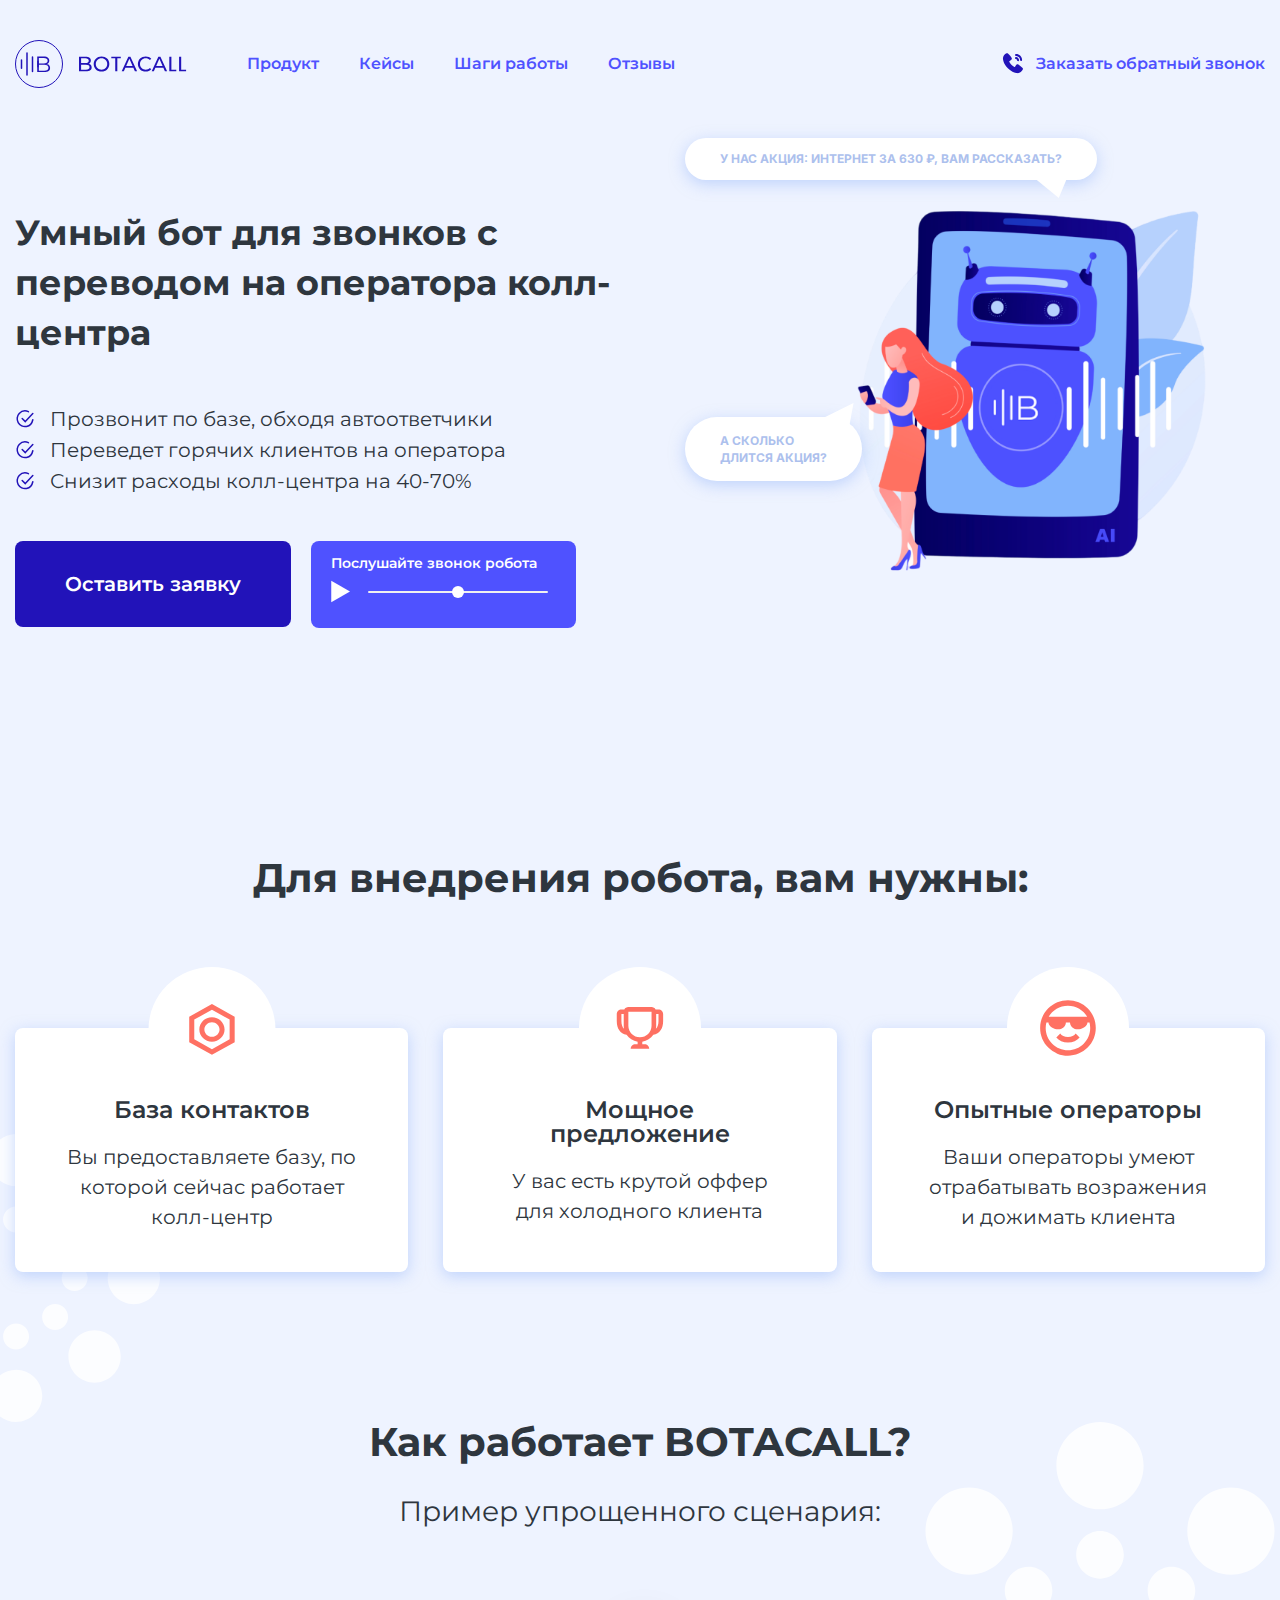
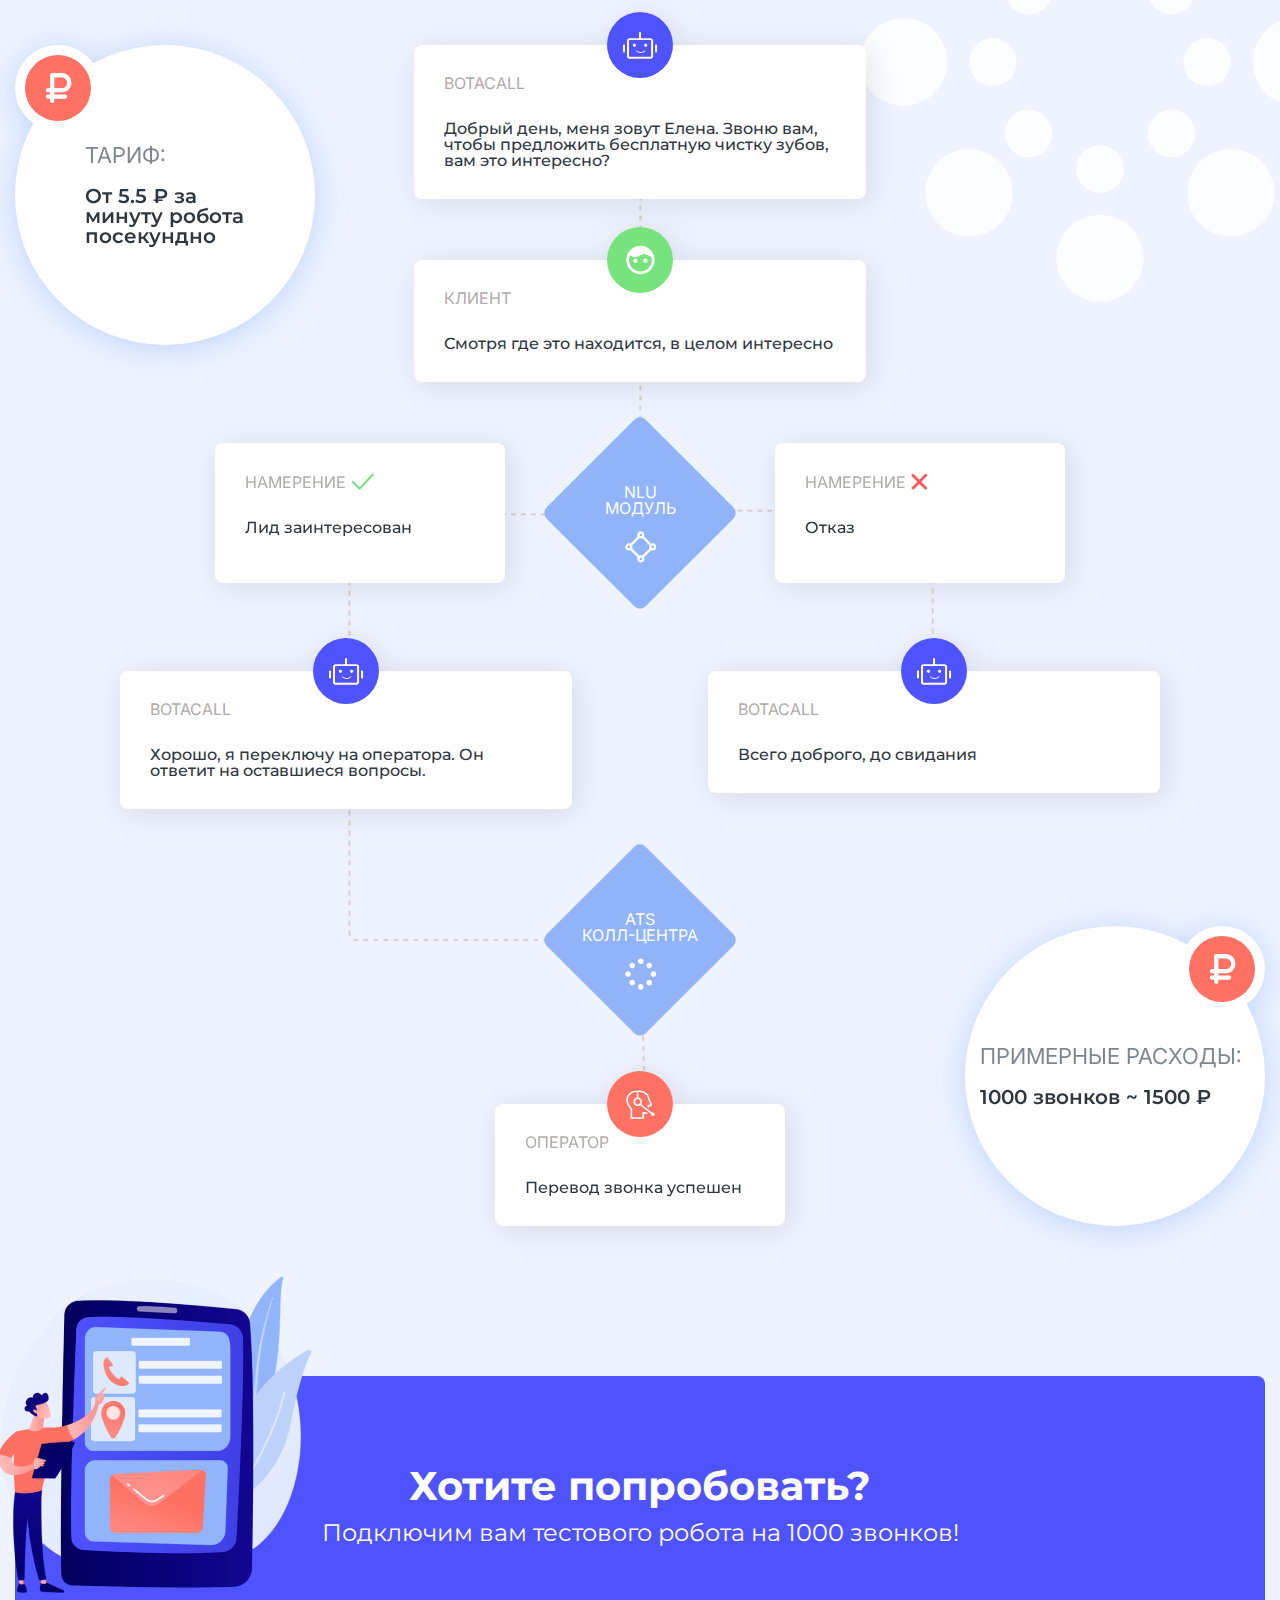
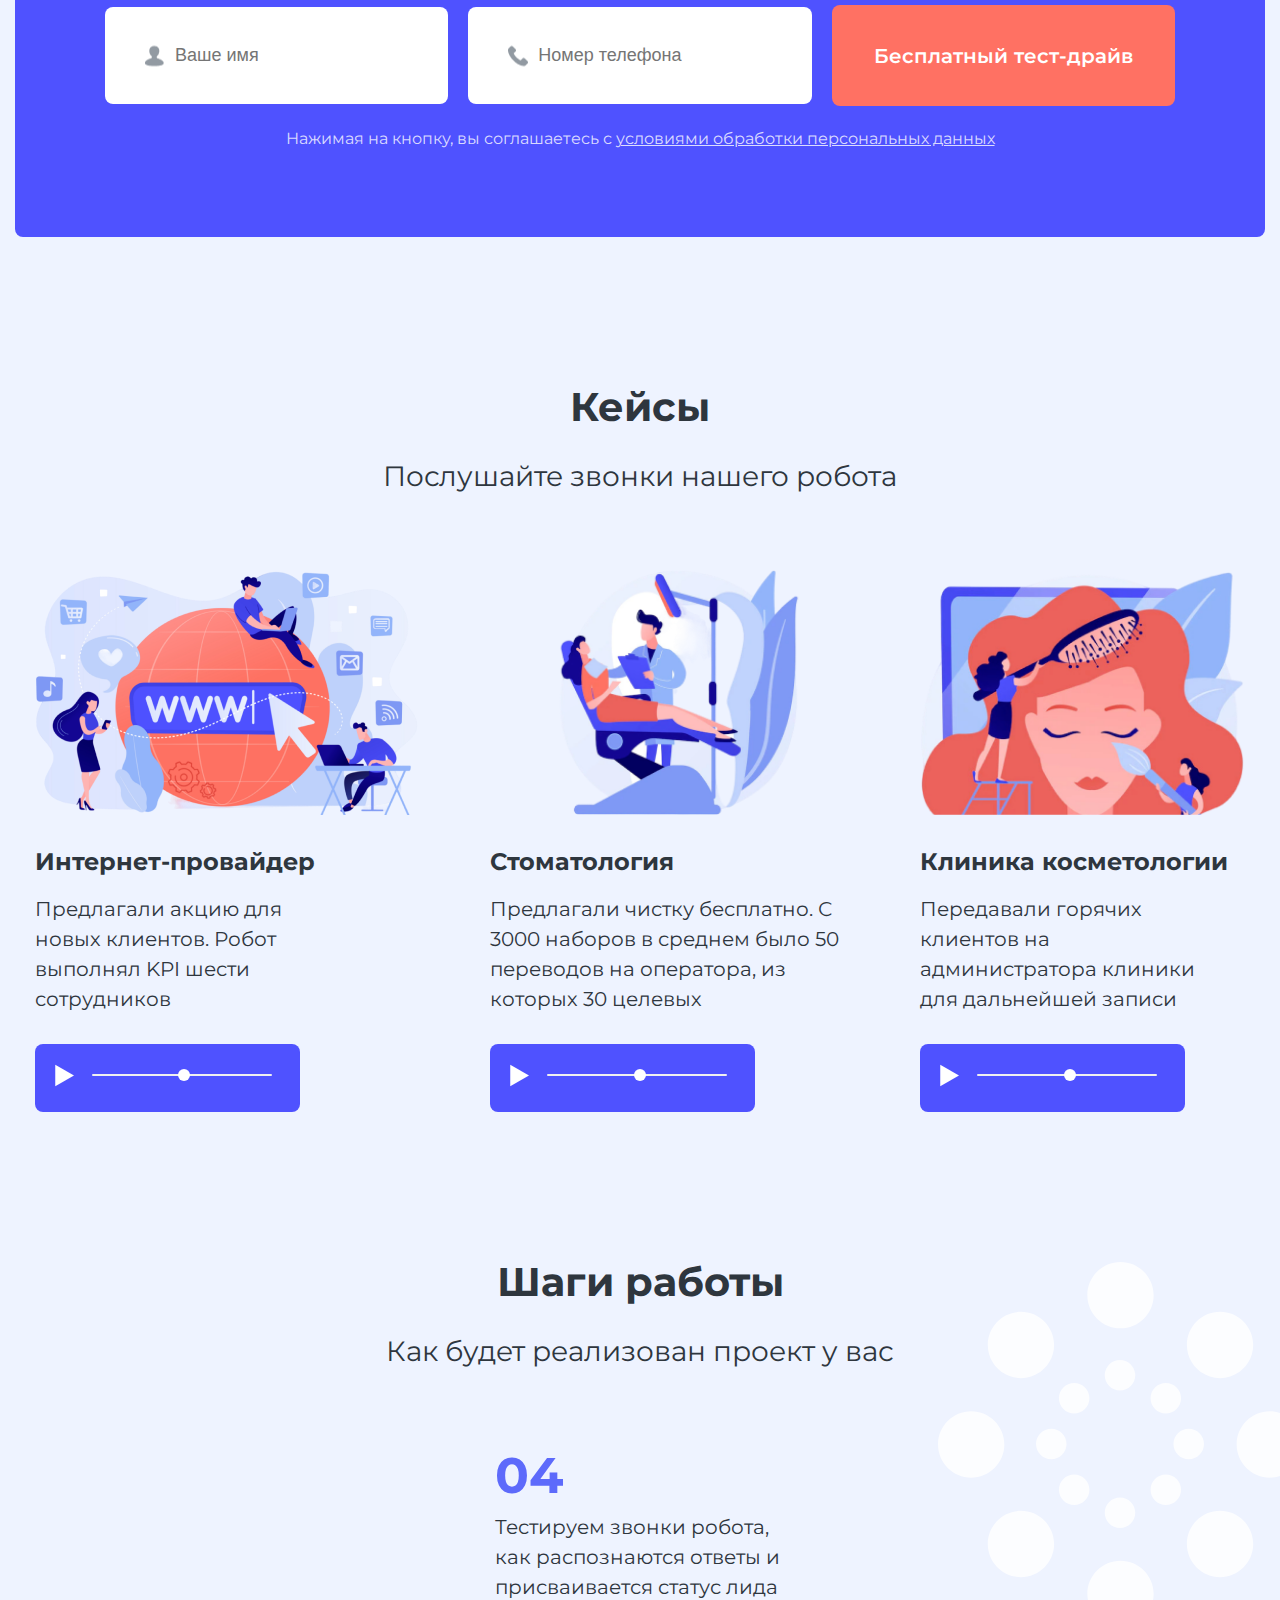
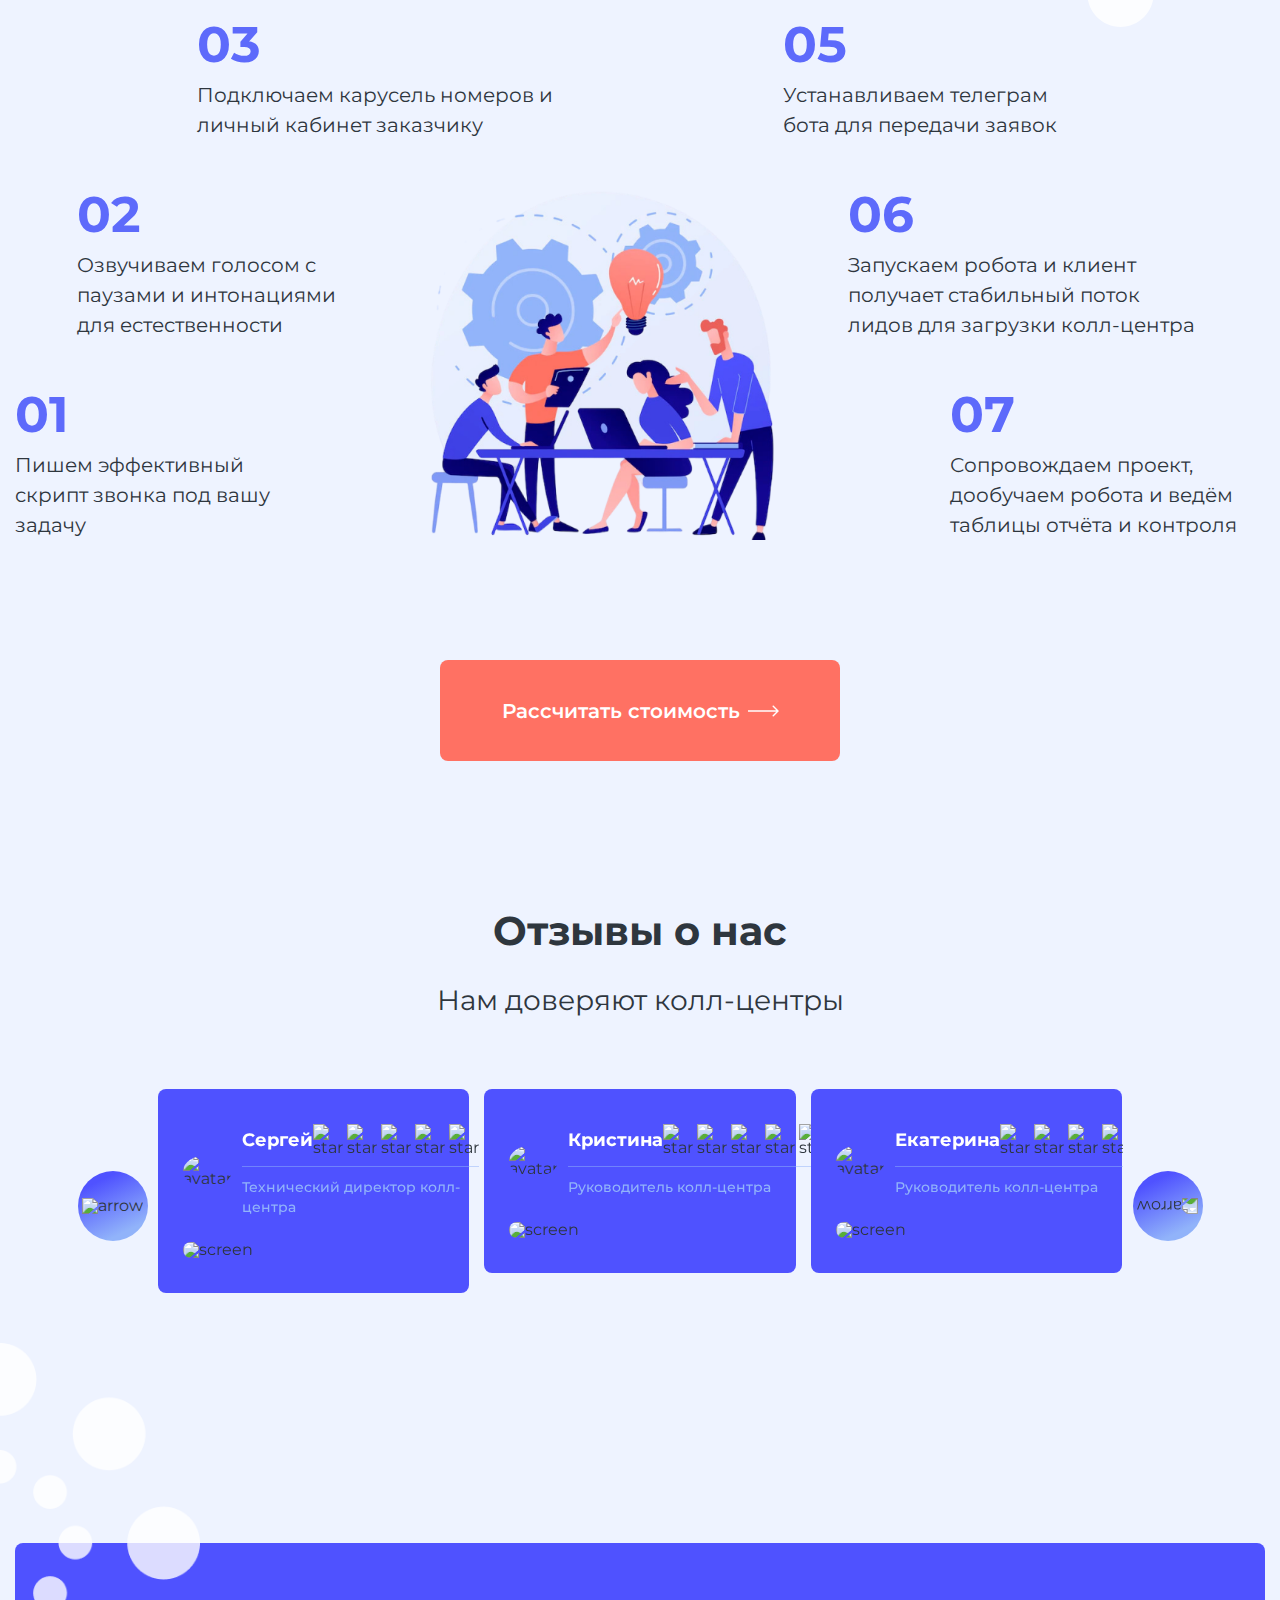
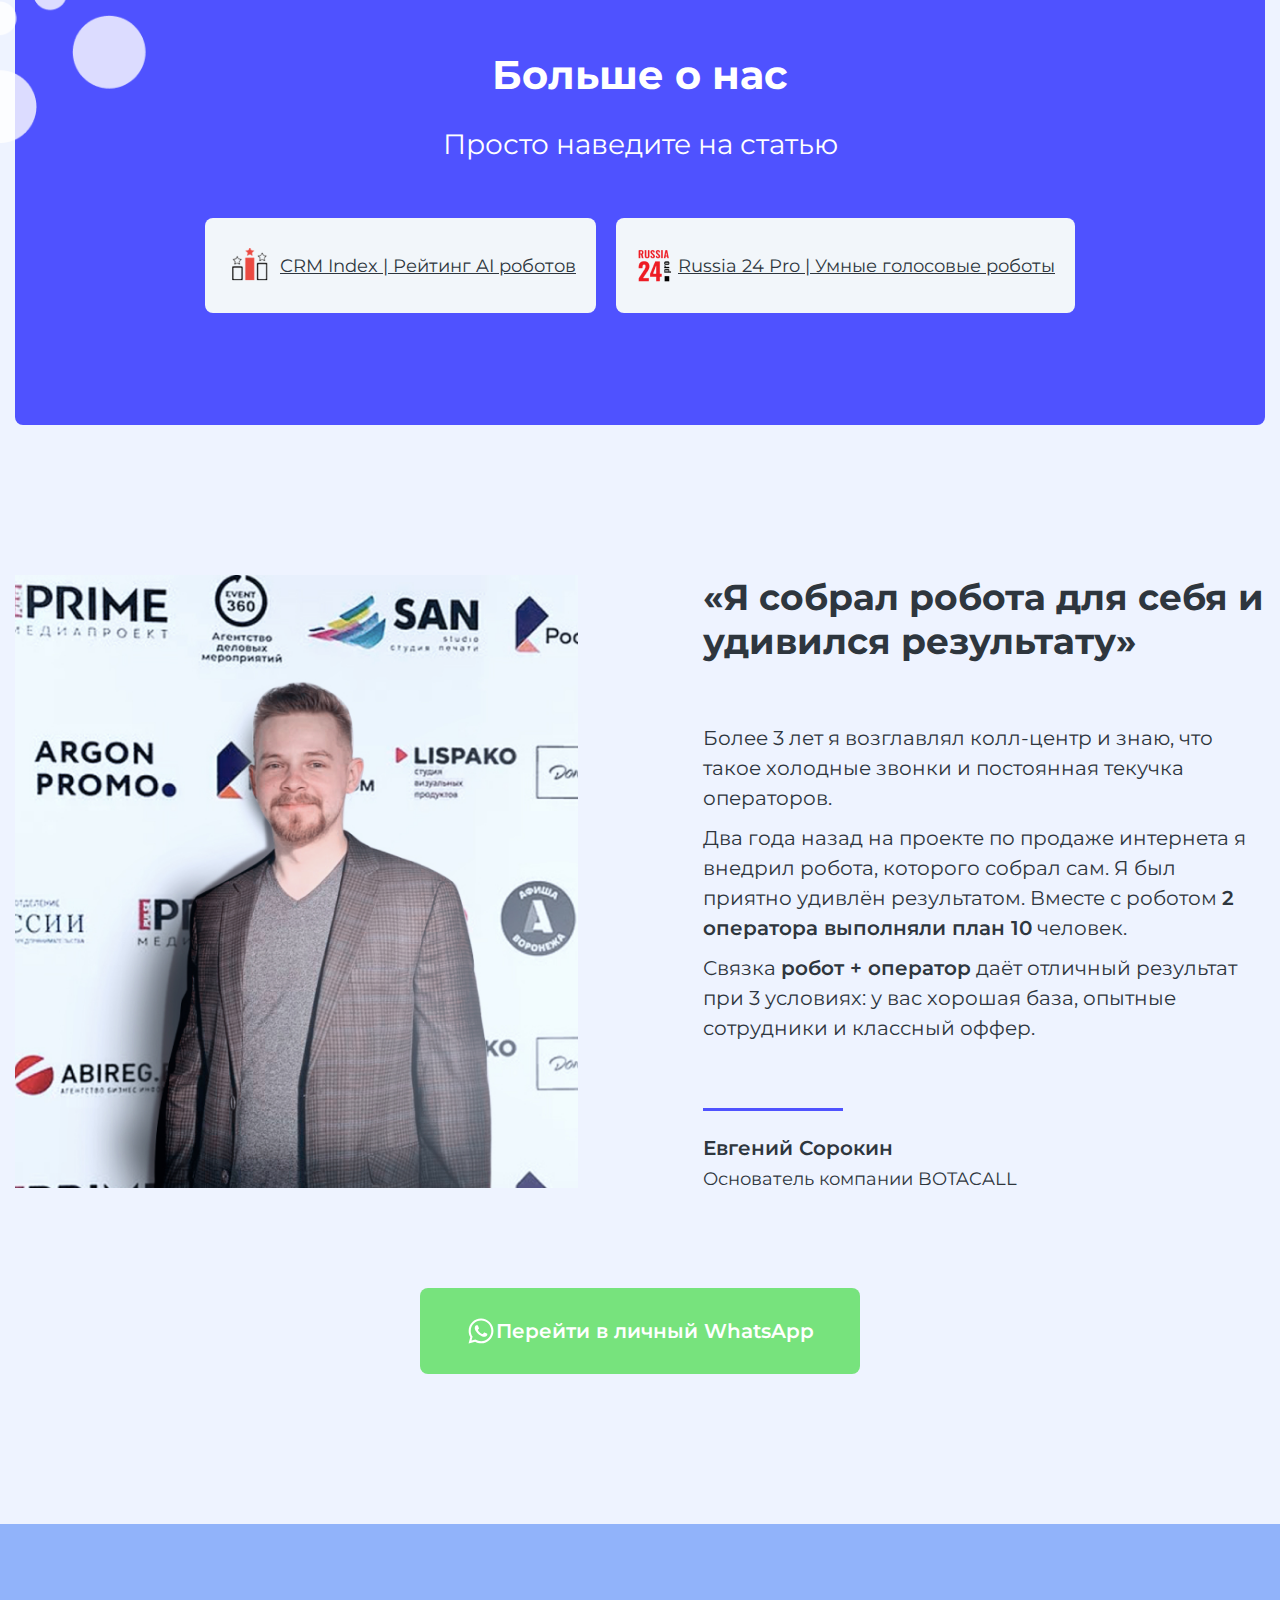
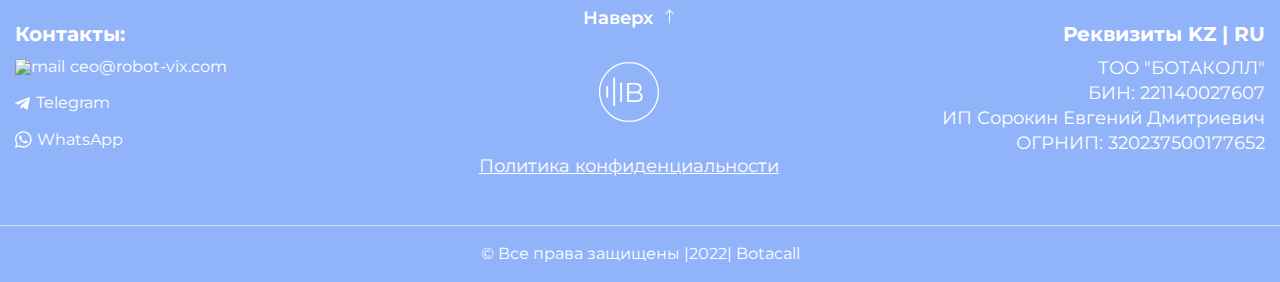
==== commit 69de0b95: "Add files via upload" ====
--- a/index.html
+++ b/index.html
@@ -28,14 +28,9 @@
                   <li class="menu__item"><a href="#product" class="menu__link">Продукт</a></li>
                   <li class="menu__item"><a href="#cases" class="menu__link">Кейсы</a></li>
                   <li class="menu__item"><a href="#step" class="menu__link">Шаги работы</a></li>
+                  <li class="menu__item"><a href="#step" class="menu__link">Отзывы</a></li>
                 </ul>
                 <ul class="menu__sublist">
-                  <li class="menu__subitem">
-                    <a href="" class="menu__sublink">RU <span>+74993468159</span></a>
-                  </li>
-                  <li class="menu__subitem">
-                    <a href="" class="menu__sublink">KZ <span>+77273123814</span></a>
-                  </li>
                   <li class="menu__subitem">
                     <a href="" class="menu__sublink"
                       ><img src="img/icon/tg.svg" alt="telegram" /> <span>Telegram</span></a
@@ -51,14 +46,23 @@
             </nav>
           </div>
           <div class="header__right">
-            <div class="header__number">
-              <div class="header__country">RU</div>
-              <a href="tel:+74993468159" class="header__phone">+74993468159</a>
-            </div>
-            <div class="header__number">
-              <div class="header__country">KZ</div>
-              <a href="tel:+77273123814" class="header__phone">+77273123814</a>
-            </div>
+            <a href="#popik" class="header__number popup-link">
+              <div>
+                <svg
+                  width="25"
+                  height="24"
+                  viewBox="0 0 25 24"
+                  fill="none"
+                  xmlns="http://www.w3.org/2000/svg"
+                >
+                  <path
+                    d="M6.94701 2.445C8.09001 3.278 8.98001 4.415 9.74001 5.503L10.182 6.147L10.599 6.762C10.8076 7.06673 10.8968 7.43755 10.8496 7.8038C10.8024 8.17005 10.6221 8.50613 10.343 8.748L8.39201 10.197C8.29775 10.2651 8.2314 10.365 8.20529 10.4783C8.17917 10.5916 8.19506 10.7105 8.25001 10.813C8.69201 11.616 9.47801 12.812 10.378 13.712C11.279 14.612 12.531 15.45 13.39 15.942C13.4977 16.0025 13.6245 16.0194 13.7443 15.9892C13.864 15.9591 13.9677 15.8842 14.034 15.78L15.304 13.847C15.5375 13.5368 15.8819 13.3291 16.2652 13.2672C16.6484 13.2053 17.0408 13.2941 17.36 13.515L18.023 13.974C19.262 14.834 20.593 15.811 21.611 17.114C21.7725 17.3218 21.8752 17.5691 21.9084 17.8302C21.9417 18.0912 21.9042 18.3564 21.8 18.598C20.963 20.551 18.845 22.214 16.642 22.133L16.342 22.116L16.109 22.096L15.851 22.066L15.57 22.028L15.265 21.978C15.2116 21.9684 15.1583 21.9584 15.105 21.948L14.769 21.876C14.7102 21.8631 14.6516 21.8498 14.593 21.836L14.227 21.742L13.842 21.632L13.44 21.502C11.594 20.876 9.25101 19.646 6.84701 17.242C4.44401 14.839 3.21401 12.496 2.58801 10.65L2.45801 10.248L2.34801 9.863L2.25401 9.497L2.17601 9.151C2.15348 9.04264 2.13248 8.93396 2.11301 8.825L2.06301 8.52L2.02301 8.239L1.99401 7.981L1.97401 7.748L1.95801 7.448C1.87701 5.252 3.55801 3.119 5.50201 2.286C5.73599 2.18497 5.99221 2.1465 6.24554 2.17438C6.49887 2.20225 6.7406 2.29551 6.94701 2.445ZM15.082 6.04L15.198 6.053C15.9259 6.1814 16.5945 6.53694 17.1079 7.06868C17.6213 7.60042 17.9532 8.28104 18.056 9.013C18.0927 9.26618 18.0309 9.52378 17.8834 9.73281C17.7359 9.94183 17.5139 10.0864 17.2631 10.1367C17.0123 10.1871 16.7517 10.1394 16.535 10.0034C16.3183 9.86753 16.1619 9.65372 16.098 9.406L16.075 9.291C16.0348 9.0041 15.9123 8.73499 15.7224 8.51619C15.5326 8.29738 15.2834 8.13824 15.005 8.058L14.85 8.023C14.5989 7.9785 14.3743 7.83974 14.2221 7.63511C14.0699 7.43048 14.0017 7.17544 14.0313 6.92215C14.0609 6.66886 14.1862 6.43646 14.3815 6.27248C14.5768 6.10851 14.8274 6.02534 15.082 6.04ZM15.09 3C16.6813 3 18.2074 3.63214 19.3327 4.75736C20.4579 5.88258 21.09 7.4087 21.09 9C21.0897 9.25488 20.9921 9.50003 20.8172 9.68537C20.6422 9.87071 20.4031 9.98224 20.1486 9.99717C19.8942 10.0121 19.6436 9.92933 19.4482 9.76574C19.2527 9.60215 19.1271 9.3701 19.097 9.117L19.09 9C19.0904 7.98442 18.7042 7.00676 18.01 6.26553C17.3158 5.52429 16.3654 5.07505 15.352 5.009L15.09 5C14.8248 5 14.5704 4.89464 14.3829 4.70711C14.1954 4.51957 14.09 4.26522 14.09 4C14.09 3.73479 14.1954 3.48043 14.3829 3.2929C14.5704 3.10536 14.8248 3 15.09 3Z"
+                    fill="#2213B9"
+                  />
+                </svg>
+              </div>
+              <div class="header__phone">Заказать обратный звонок</div>
+            </a>
           </div>
         </div>
       </header>
@@ -281,7 +285,7 @@
                 <div class="want__policy">
                   <p>
                     Нажимая на кнопку, вы соглашаетесь с
-                    <a href="">условиями обработки персональных данных</a>
+                    <a href="/policy.html">условиями обработки персональных данных</a>
                   </p>
                 </div>
                 <a href="#thank" class="popup-link kek">fasd</a>
@@ -374,8 +378,8 @@
                       <div class="player__btn"><img src="img/icon/stop.svg" alt="" /></div>
                     </div>
                     <div class="password__slider">
-                      <input class="input-musik" type="range" min="1" max="38" />
-                      <progress class="progress" min="1" max="38"></progress>
+                      <input class="input-musik" type="range" min="1" max="41" />
+                      <progress class="progress" min="1" max="41"></progress>
                     </div>
                   </div>
                 </div>
@@ -454,8 +458,244 @@
             </div>
           </div>
         </section>
+        <section class="reviews">
+          <div class="reviews__container">
+            <h2 class="reviews__title _title">Отзывы о нас</h2>
+            <p class="reviews__subtitle _subtitle">Нам доверяют колл-центры</p>
+            <div class="reviews__body">
+              <div class="reviews__block swiper__container">
+                <div class="reviews__wrapper swiper-wrapper">
+                  <div class="reviews__item swiper-slide">
+                    <div class="reviews__item-wrapper">
+                      <div class="reviews__top">
+                        <div class="reviews__avatar">
+                          <img src="img/reviews/avatar/1.png" alt="avatar" />
+                        </div>
+                        <div class="reviews__left">
+                          <div class="reviews__names">
+                            <div class="reviews__name">Сергей</div>
+                            <div class="reviews__stars">
+                              <div class="reviews__star">
+                                <img src="img/icon/star.svg" alt="star" />
+                              </div>
+                              <div class="reviews__star">
+                                <img src="img/icon/star.svg" alt="star" />
+                              </div>
+                              <div class="reviews__star">
+                                <img src="img/icon/star.svg" alt="star" />
+                              </div>
+                              <div class="reviews__star">
+                                <img src="img/icon/star.svg" alt="star" />
+                              </div>
+                              <div class="reviews__star">
+                                <img src="img/icon/star.svg" alt="star" />
+                              </div>
+                            </div>
+                          </div>
+                          <div class="reviews__post">Технический директор колл-центра</div>
+                        </div>
+                      </div>
+                      <div class="reviews__img">
+                        <img src="img/reviews/screen/1.png" alt="screen" />
+                      </div>
+                    </div>
+                  </div>
+                  <div class="reviews__item swiper-slide">
+                    <div class="reviews__item-wrapper">
+                      <div class="reviews__top">
+                        <div class="reviews__avatar">
+                          <img src="img/reviews/avatar/2.png" alt="avatar" />
+                        </div>
+                        <div class="reviews__left">
+                          <div class="reviews__names">
+                            <div class="reviews__name">Кристина</div>
+                            <div class="reviews__stars">
+                              <div class="reviews__star">
+                                <img src="img/icon/star.svg" alt="star" />
+                              </div>
+                              <div class="reviews__star">
+                                <img src="img/icon/star.svg" alt="star" />
+                              </div>
+                              <div class="reviews__star">
+                                <img src="img/icon/star.svg" alt="star" />
+                              </div>
+                              <div class="reviews__star">
+                                <img src="img/icon/star.svg" alt="star" />
+                              </div>
+                              <div class="reviews__star">
+                                <img src="img/icon/star.svg" alt="star" />
+                              </div>
+                            </div>
+                          </div>
+                          <div class="reviews__post">Руководитель колл-центра</div>
+                        </div>
+                      </div>
+                      <div class="reviews__img">
+                        <img src="img/reviews/screen/2.png" alt="screen" />
+                      </div>
+                    </div>
+                  </div>
+                  <div class="reviews__item swiper-slide">
+                    <div class="reviews__item-wrapper">
+                      <div class="reviews__top">
+                        <div class="reviews__avatar">
+                          <img src="img/reviews/avatar/3.png" alt="avatar" />
+                        </div>
+                        <div class="reviews__left">
+                          <div class="reviews__names">
+                            <div class="reviews__name">Екатерина</div>
+                            <div class="reviews__stars">
+                              <div class="reviews__star">
+                                <img src="img/icon/star.svg" alt="star" />
+                              </div>
+                              <div class="reviews__star">
+                                <img src="img/icon/star.svg" alt="star" />
+                              </div>
+                              <div class="reviews__star">
+                                <img src="img/icon/star.svg" alt="star" />
+                              </div>
+                              <div class="reviews__star">
+                                <img src="img/icon/star.svg" alt="star" />
+                              </div>
+                              <div class="reviews__star">
+                                <img src="img/icon/star.svg" alt="star" />
+                              </div>
+                            </div>
+                          </div>
+                          <div class="reviews__post">Руководитель колл-центра</div>
+                        </div>
+                      </div>
+                      <div class="reviews__img">
+                        <img src="img/reviews/screen/3.png" alt="screen" />
+                      </div>
+                    </div>
+                  </div>
+                  <div class="reviews__item swiper-slide">
+                    <div class="reviews__item-wrapper">
+                      <div class="reviews__top">
+                        <div class="reviews__avatar">
+                          <img src="img/reviews/avatar/4.png" alt="avatar" />
+                        </div>
+                        <div class="reviews__left">
+                          <div class="reviews__names">
+                            <div class="reviews__name">Артем</div>
+                            <div class="reviews__stars">
+                              <div class="reviews__star">
+                                <img src="img/icon/star.svg" alt="star" />
+                              </div>
+                              <div class="reviews__star">
+                                <img src="img/icon/star.svg" alt="star" />
+                              </div>
+                              <div class="reviews__star">
+                                <img src="img/icon/star.svg" alt="star" />
+                              </div>
+                              <div class="reviews__star">
+                                <img src="img/icon/star.svg" alt="star" />
+                              </div>
+                              <div class="reviews__star">
+                                <img src="img/icon/star.svg" alt="star" />
+                              </div>
+                            </div>
+                          </div>
+                          <div class="reviews__post">Заместитель директора колл-центра</div>
+                        </div>
+                      </div>
+                      <div class="reviews__img">
+                        <img src="img/reviews/screen/4.png" alt="screen" />
+                      </div>
+                    </div>
+                  </div>
+                  <div class="reviews__item swiper-slide">
+                    <div class="reviews__item-wrapper">
+                      <div class="reviews__top">
+                        <div class="reviews__avatar">
+                          <img src="img/reviews/avatar/5.png" alt="avatar" />
+                        </div>
+                        <div class="reviews__left">
+                          <div class="reviews__names">
+                            <div class="reviews__name">Ксения</div>
+                            <div class="reviews__stars">
+                              <div class="reviews__star">
+                                <img src="img/icon/star.svg" alt="star" />
+                              </div>
+                              <div class="reviews__star">
+                                <img src="img/icon/star.svg" alt="star" />
+                              </div>
+                              <div class="reviews__star">
+                                <img src="img/icon/star.svg" alt="star" />
+                              </div>
+                              <div class="reviews__star">
+                                <img src="img/icon/star.svg" alt="star" />
+                              </div>
+                              <div class="reviews__star">
+                                <img src="img/icon/star.svg" alt="star" />
+                              </div>
+                            </div>
+                          </div>
+                          <div class="reviews__post">Старший менеджер колл-центра</div>
+                        </div>
+                      </div>
+                      <div class="reviews__img">
+                        <img src="img/reviews/screen/5.png" alt="screen" />
+                      </div>
+                    </div>
+                  </div>
+                  <div class="reviews__item swiper-slide">
+                    <div class="reviews__item-wrapper">
+                      <div class="reviews__top">
+                        <div class="reviews__avatar">
+                          <img src="img/reviews/avatar/6.png" alt="avatar" />
+                        </div>
+                        <div class="reviews__left">
+                          <div class="reviews__names">
+                            <div class="reviews__name">Влад</div>
+                            <div class="reviews__stars">
+                              <div class="reviews__star">
+                                <img src="img/icon/star.svg" alt="star" />
+                              </div>
+                              <div class="reviews__star">
+                                <img src="img/icon/star.svg" alt="star" />
+                              </div>
+                              <div class="reviews__star">
+                                <img src="img/icon/star.svg" alt="star" />
+                              </div>
+                              <div class="reviews__star">
+                                <img src="img/icon/star.svg" alt="star" />
+                              </div>
+                              <div class="reviews__star">
+                                <img src="img/icon/star.svg" alt="star" />
+                              </div>
+                            </div>
+                          </div>
+                          <div class="reviews__post">Руководитель колл-центра</div>
+                        </div>
+                      </div>
+                      <div class="reviews__img">
+                        <img src="img/reviews/screen/6.png" alt="screen" />
+                      </div>
+                    </div>
+                  </div>
+                </div>
+              </div>
+              <div class="reviews__arrows">
+                <div class="swiper-pagination"></div>
+                <div class="reviews__arrow reviews__arrow_left">
+                  <img class="pc" src="img/icon/arrow-s.svg" alt="arrow" />
+                  <img class="mob" src="img/icon/arrow-m.svg" alt="arrow" />
+                </div>
+                <div class="reviews__arrow reviews__arrow_right">
+                  <img class="pc" src="img/icon/arrow-s.svg" alt="arrow" />
+                  <img class="mob" src="img/icon/arrow-m.svg" alt="arrow" />
+                </div>
+              </div>
+            </div>
+          </div>
+        </section>
         <section class="know">
           <div class="know__container">
+            <div class="know__decor">
+              <img src="img/step/1.png" alt="step" />
+            </div>
             <div class="know__snowflake">
               <img src="img/know/3.png" alt="" />
             </div>
@@ -522,10 +762,9 @@
               <nav class="footer__menu">
                 <ul class="menu__sublist menu__sublist-footer">
                   <li class="menu__subitem">
-                    <a href="" class="menu__sublink">RU <span>+74993468159</span></a>
-                  </li>
-                  <li class="menu__subitem">
-                    <a href="" class="menu__sublink">KZ <span>+77273123814</span></a>
+                    <a href="mail:ceo@robot-vix.com" class="menu__sublink"
+                      ><img src="img/icon/mail.svg" alt="mail" /> <span>ceo@robot-vix.com</span></a
+                    >
                   </li>
                   <li class="menu__subitem">
                     <a href="" class="menu__sublink"
@@ -547,10 +786,10 @@
               <div class="footer__logo">
                 <img src="img/icon/footerlogo.svg" alt="logo" />
               </div>
-              <a href="" class="footer__policy">Политика конфиденциальности</a>
+              <a href="/policy.html" class="footer__policy">Политика конфиденциальности</a>
             </div>
             <div class="footer__right">
-              <div class="footer__name">Реквизиты RU | KZ</div>
+              <div class="footer__name">Реквизиты KZ | RU</div>
               <div class="footer__item">ТОО "БОТАКОЛЛ"</div>
               <div class="footer__item">БИН: 221140027607</div>
               <div class="footer__item">ИП Сорокин Евгений Дмитриевич</div>
@@ -559,7 +798,7 @@
           </div>
         </div>
         <div class="footer__bottom">
-          <a href="" class="footer__policy">Политика конфиденциальности</a>
+          <a href="/policy.html" class="footer__policy">Политика конфиденциальности</a>
           <div class="footer__confy">© Все права защищены |2022| Botacall</div>
         </div>
       </footer>
@@ -611,7 +850,7 @@
             </div>
             <div class="popup-local__btn _btn">Отправить</div>
             <div class="popup-local__copy">
-              Нажимая на кнопку, я соглашаюсь с <a href="">условиями передачи данных</a>
+              Нажимая на кнопку, я соглашаюсь с <a href="/policy.html">условиями передачи данных</a>
             </div>
           </div>
           <div class="popup-local__thanks">
@@ -660,7 +899,9 @@
         </div>
       </div>
     </div>
+    <script src="https://unpkg.com/swiper@8/swiper-bundle.min.js"></script>
     <script src="js/main.js"></script>
+    <script src="js/slider.js"></script>
     <script src="js/popups.js"></script>
   </body>
 </html>
--- a/css/style.css
+++ b/css/style.css
@@ -434,19 +434,11 @@
           align-items: center;
   font-size: 18px;
   position: relative;
-}
-
-.header__number:first-child {
-  margin-right: 26px;
-}
-
-.header__number:first-child::before {
-  content: '';
-  background-color: rgba(0, 0, 0, 0.3);
-  height: 20px;
-  width: 1px;
-  position: absolute;
-  right: -13px;
+  gap: 10px;
+}
+
+.header__number:hover .header__phone {
+  color: #2213b9;
 }
 
 .header__country {
@@ -456,13 +448,10 @@
 
 .header__phone {
   font-weight: 600;
+  font-size: 16px;
   color: #4f52ff;
   -webkit-transition: color 0.3s;
   transition: color 0.3s;
-}
-
-.header__phone:hover {
-  color: #150a81;
 }
 
 @media (max-width: 992px) {
@@ -549,6 +538,12 @@
 
 .menu__sublink {
   color: #ffffff;
+  display: -webkit-box;
+  display: -ms-flexbox;
+  display: flex;
+  -webkit-box-align: center;
+      -ms-flex-align: center;
+          align-items: center;
 }
 
 .menu__sublink span {
@@ -2119,18 +2114,6 @@
   position: relative;
 }
 
-@media (max-width: 992px) {
-  .step__container {
-    margin-bottom: 358px;
-  }
-}
-
-@media (max-width: 479.98px) {
-  .step__container {
-    margin-bottom: 270px;
-  }
-}
-
 .step__snowflake {
   position: absolute;
   top: 0;
@@ -2243,6 +2226,7 @@
     left: 50%;
     -webkit-transform: translate(-50%, 0);
             transform: translate(-50%, 0);
+    display: none;
   }
 }
 
@@ -2418,6 +2402,10 @@
   }
 }
 
+.know {
+  position: relative;
+}
+
 @media (max-width: 479.98px) {
   .know {
     margin-bottom: 0;
@@ -2426,6 +2414,40 @@
 
 .know__container {
   position: relative;
+}
+
+.know__decor {
+  display: none;
+  position: absolute;
+  left: 50%;
+  top: -280px;
+  -webkit-transform: translate(-50%, 0);
+          transform: translate(-50%, 0);
+  z-index: 3;
+}
+
+.know__decor img {
+  width: 300px;
+  height: 300px;
+}
+
+@media (max-width: 767px) {
+  .know__decor img {
+    width: 250px;
+    height: 250px;
+  }
+}
+
+@media (max-width: 992px) {
+  .know__decor {
+    display: block;
+  }
+}
+
+@media (max-width: 767px) {
+  .know__decor {
+    top: -230px;
+  }
 }
 
 .know__snowflake {
@@ -2912,3 +2934,383 @@
   font-size: 14px;
   line-height: 150%;
 }
+
+.reviews {
+  margin-bottom: 250px;
+}
+
+@media (max-width: 992px) {
+  .reviews {
+    margin-bottom: 350px;
+  }
+}
+
+@media (max-width: 767px) {
+  .reviews {
+    margin-bottom: 290px;
+  }
+}
+
+@media (max-width: 760px) {
+  .reviews__container {
+    padding: 0px;
+  }
+}
+
+.reviews__title {
+  margin-bottom: 35px;
+}
+
+@media (max-width: 1135px) {
+  .reviews__title {
+    font-size: 30px;
+    margin-bottom: 25px;
+  }
+}
+
+@media (max-width: 760px) {
+  .reviews__title {
+    font-size: 20px;
+    margin-bottom: 15px;
+  }
+}
+
+.reviews__subtitle {
+  margin-bottom: 75px;
+}
+
+@media (max-width: 1135px) {
+  .reviews__subtitle {
+    font-size: 20px;
+    margin-bottom: 65px;
+  }
+}
+
+@media (max-width: 760px) {
+  .reviews__subtitle {
+    font-size: 16px;
+    margin-bottom: 40px;
+  }
+}
+
+.reviews__body {
+  position: relative;
+}
+
+@media (max-width: 1390px) {
+  .reviews__body {
+    max-width: 1125px;
+    margin: 0 auto;
+  }
+}
+
+@media (max-width: 1135px) {
+  .reviews__body {
+    max-width: 735px;
+  }
+}
+
+@media (max-width: 760px) {
+  .reviews__body {
+    width: 100%;
+    background-color: #4f52ff;
+    border-radius: 8px;
+    padding-bottom: 40px;
+  }
+}
+
+.reviews__block {
+  max-width: 1236px;
+  margin: 0 auto;
+  min-width: 0;
+  overflow: hidden;
+}
+
+@media (max-width: 1430px) {
+  .reviews__block {
+    max-width: 1206px;
+  }
+}
+
+@media (max-width: 1390px) {
+  .reviews__block {
+    max-width: 965px;
+  }
+}
+
+@media (max-width: 1135px) {
+  .reviews__block {
+    max-width: 640px;
+  }
+}
+
+@media (max-width: 760px) {
+  .reviews__block {
+    max-width: 320px;
+  }
+}
+
+.reviews__wrapper {
+  display: -webkit-box;
+  display: -ms-flexbox;
+  display: flex;
+  width: 100%;
+  min-width: 0;
+}
+
+.reviews__item {
+  -webkit-box-flex: 0;
+      -ms-flex: 0 0 calc(33.333% - 10px);
+          flex: 0 0 calc(33.333% - 10px);
+}
+
+@media (max-width: 1135px) {
+  .reviews__item {
+    -webkit-box-flex: 0;
+        -ms-flex: 0 0 calc(50% - 5px);
+            flex: 0 0 calc(50% - 5px);
+  }
+}
+
+@media (max-width: 760px) {
+  .reviews__item {
+    -webkit-box-flex: 0;
+        -ms-flex: 0 0 100%;
+            flex: 0 0 100%;
+  }
+}
+
+.reviews__item-wrapper {
+  border-radius: 8px;
+  padding: 40px 35px;
+  background-color: #4f52ff;
+}
+
+@media (max-width: 1390px) {
+  .reviews__item-wrapper {
+    padding: 35px 25px;
+  }
+}
+
+@media (max-width: 760px) {
+  .reviews__item-wrapper {
+    padding: 35px 30px 25px 30px;
+  }
+}
+
+.reviews__top {
+  display: -webkit-box;
+  display: -ms-flexbox;
+  display: flex;
+  gap: 10px;
+  -webkit-box-align: center;
+      -ms-flex-align: center;
+          align-items: center;
+  margin-bottom: 25px;
+}
+
+.reviews__avatar img {
+  width: 80px;
+  height: 80px;
+  border-radius: 50%;
+}
+
+.reviews__names {
+  display: -webkit-box;
+  display: -ms-flexbox;
+  display: flex;
+  -webkit-box-pack: justify;
+      -ms-flex-pack: justify;
+          justify-content: space-between;
+  -webkit-box-align: center;
+      -ms-flex-align: center;
+          align-items: center;
+  padding-bottom: 10px;
+  border-bottom: 1px solid rgba(145, 179, 250, 0.5);
+}
+
+.reviews__name {
+  font-weight: 700;
+  font-size: 20px;
+  color: #ffffff;
+}
+
+@media (max-width: 1390px) {
+  .reviews__name {
+    font-size: 18px;
+  }
+}
+
+.reviews__stars {
+  display: -webkit-box;
+  display: -ms-flexbox;
+  display: flex;
+  gap: 4px;
+}
+
+@media (max-width: 1390px) {
+  .reviews__star img {
+    width: 11px;
+    height: 11px;
+  }
+}
+
+.reviews__post {
+  padding-top: 10px;
+  font-weight: 500;
+  font-size: 16px;
+  line-height: 20px;
+  color: #91b3fa;
+}
+
+@media (max-width: 1390px) {
+  .reviews__post {
+    font-size: 14px;
+  }
+}
+
+.reviews__img img {
+  border-radius: 8px;
+  width: 100%;
+  height: 540px;
+}
+
+@media (max-width: 1390px) {
+  .reviews__img img {
+    height: 432px;
+  }
+}
+
+@media (max-width: 760px) {
+  .reviews__arrows {
+    position: relative;
+    max-width: 280px;
+    margin: 0 auto;
+    height: 40px;
+  }
+}
+
+.reviews__arrow {
+  position: absolute;
+  background: linear-gradient(154.29deg, #4f52ff 19.32%, #91b3fa 80.52%);
+  width: 80px;
+  height: 80px;
+  border-radius: 50%;
+  display: -webkit-box;
+  display: -ms-flexbox;
+  display: flex;
+  -webkit-box-align: center;
+      -ms-flex-align: center;
+          align-items: center;
+  -webkit-box-pack: center;
+      -ms-flex-pack: center;
+          justify-content: center;
+  top: 40%;
+  cursor: pointer;
+  -webkit-transition: opacity 0.2s;
+  transition: opacity 0.2s;
+}
+
+.reviews__arrow:hover {
+  opacity: 0.9;
+}
+
+.reviews__arrow_left {
+  left: 0;
+}
+
+.reviews__arrow_right {
+  right: 0;
+}
+
+.reviews__arrow_right img {
+  -webkit-transform: rotate(180deg);
+          transform: rotate(180deg);
+}
+
+@media (max-width: 1430px) {
+  .reviews__arrow {
+    width: 70px;
+    height: 70px;
+  }
+}
+
+@media (max-width: 1135px) {
+  .reviews__arrow {
+    background: #91b3fa;
+  }
+}
+
+@media (max-width: 760px) {
+  .reviews__arrow {
+    background: none;
+    width: 40px;
+    height: 40px;
+  }
+  .reviews__arrow img {
+    width: 23px;
+    height: 14px;
+  }
+  .reviews__arrow img svg {
+    width: 23px;
+    height: 14px;
+  }
+}
+
+@media (max-width: 760px) {
+  .reviews__arrow {
+    top: 0;
+  }
+}
+
+.swiper__container {
+  padding: 0;
+}
+
+.swiper-pagination {
+  display: none;
+  gap: 6px;
+  -webkit-box-pack: center;
+      -ms-flex-pack: center;
+          justify-content: center;
+  height: 40px;
+  -webkit-box-align: center;
+      -ms-flex-align: center;
+          align-items: center;
+}
+
+@media (max-width: 760px) {
+  .swiper-pagination {
+    display: -webkit-box;
+    display: -ms-flexbox;
+    display: flex;
+  }
+}
+
+.swiper-pagination-bullet {
+  width: 10px;
+  height: 10px;
+  border-radius: 50%;
+  background-color: #91b3fa;
+  cursor: pointer;
+}
+
+.swiper-pagination-bullet-active {
+  background-color: #ff7163;
+}
+
+.mob {
+  display: none;
+}
+
+@media (max-width: 760px) {
+  .mob {
+    display: block;
+  }
+}
+
+@media (max-width: 760px) {
+  .pc {
+    display: none;
+  }
+}
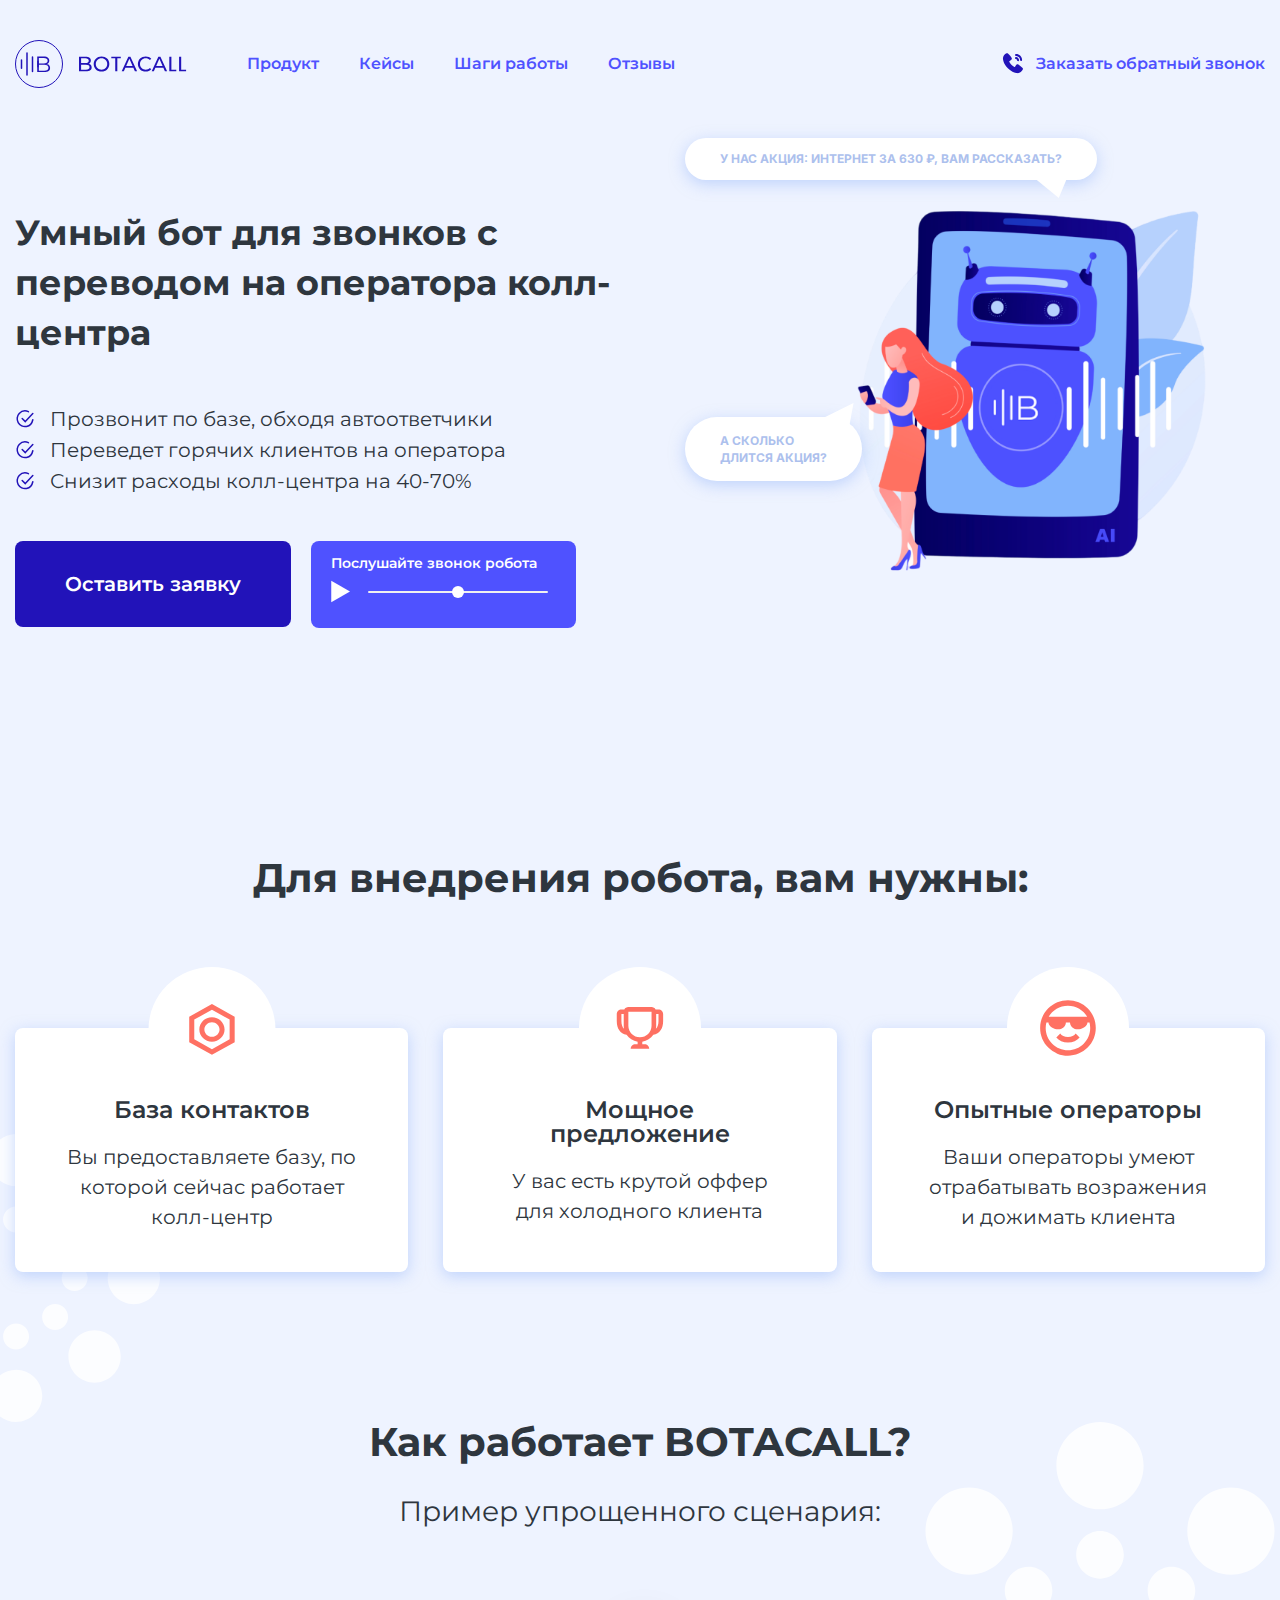
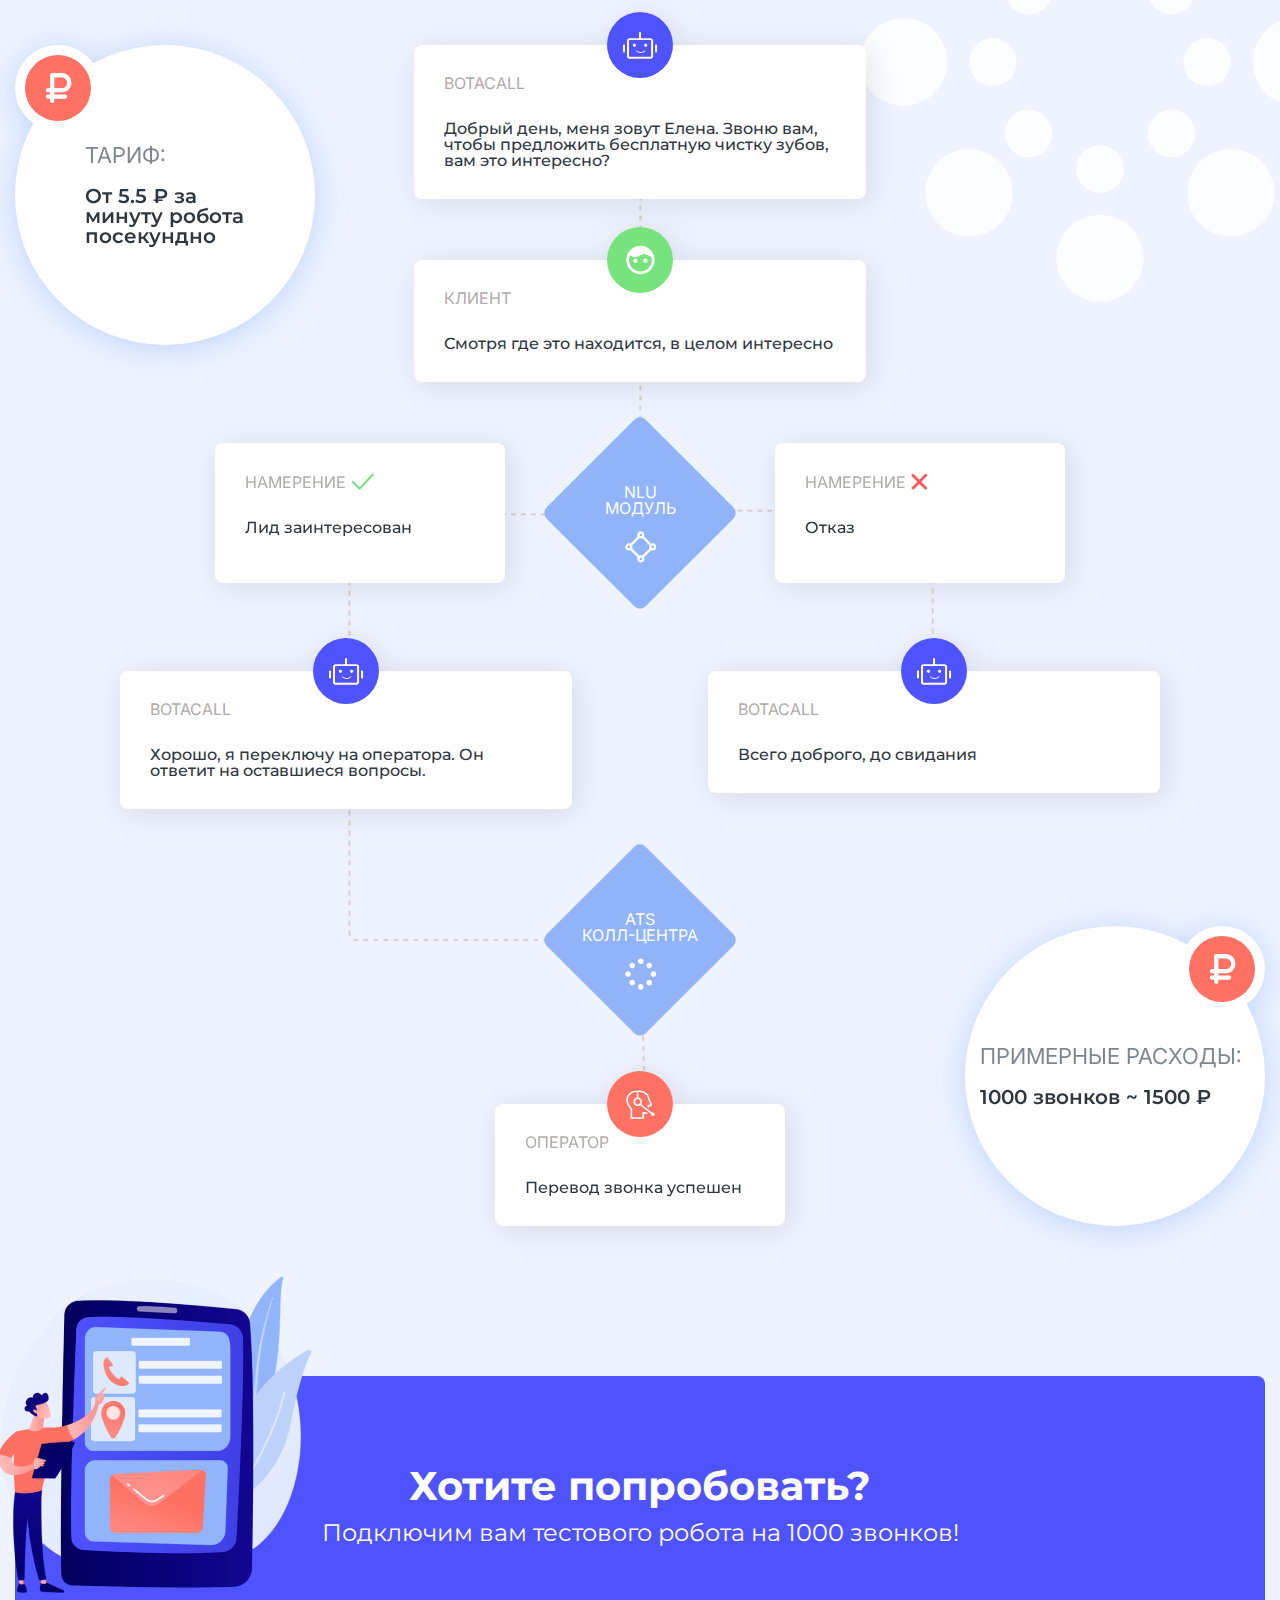
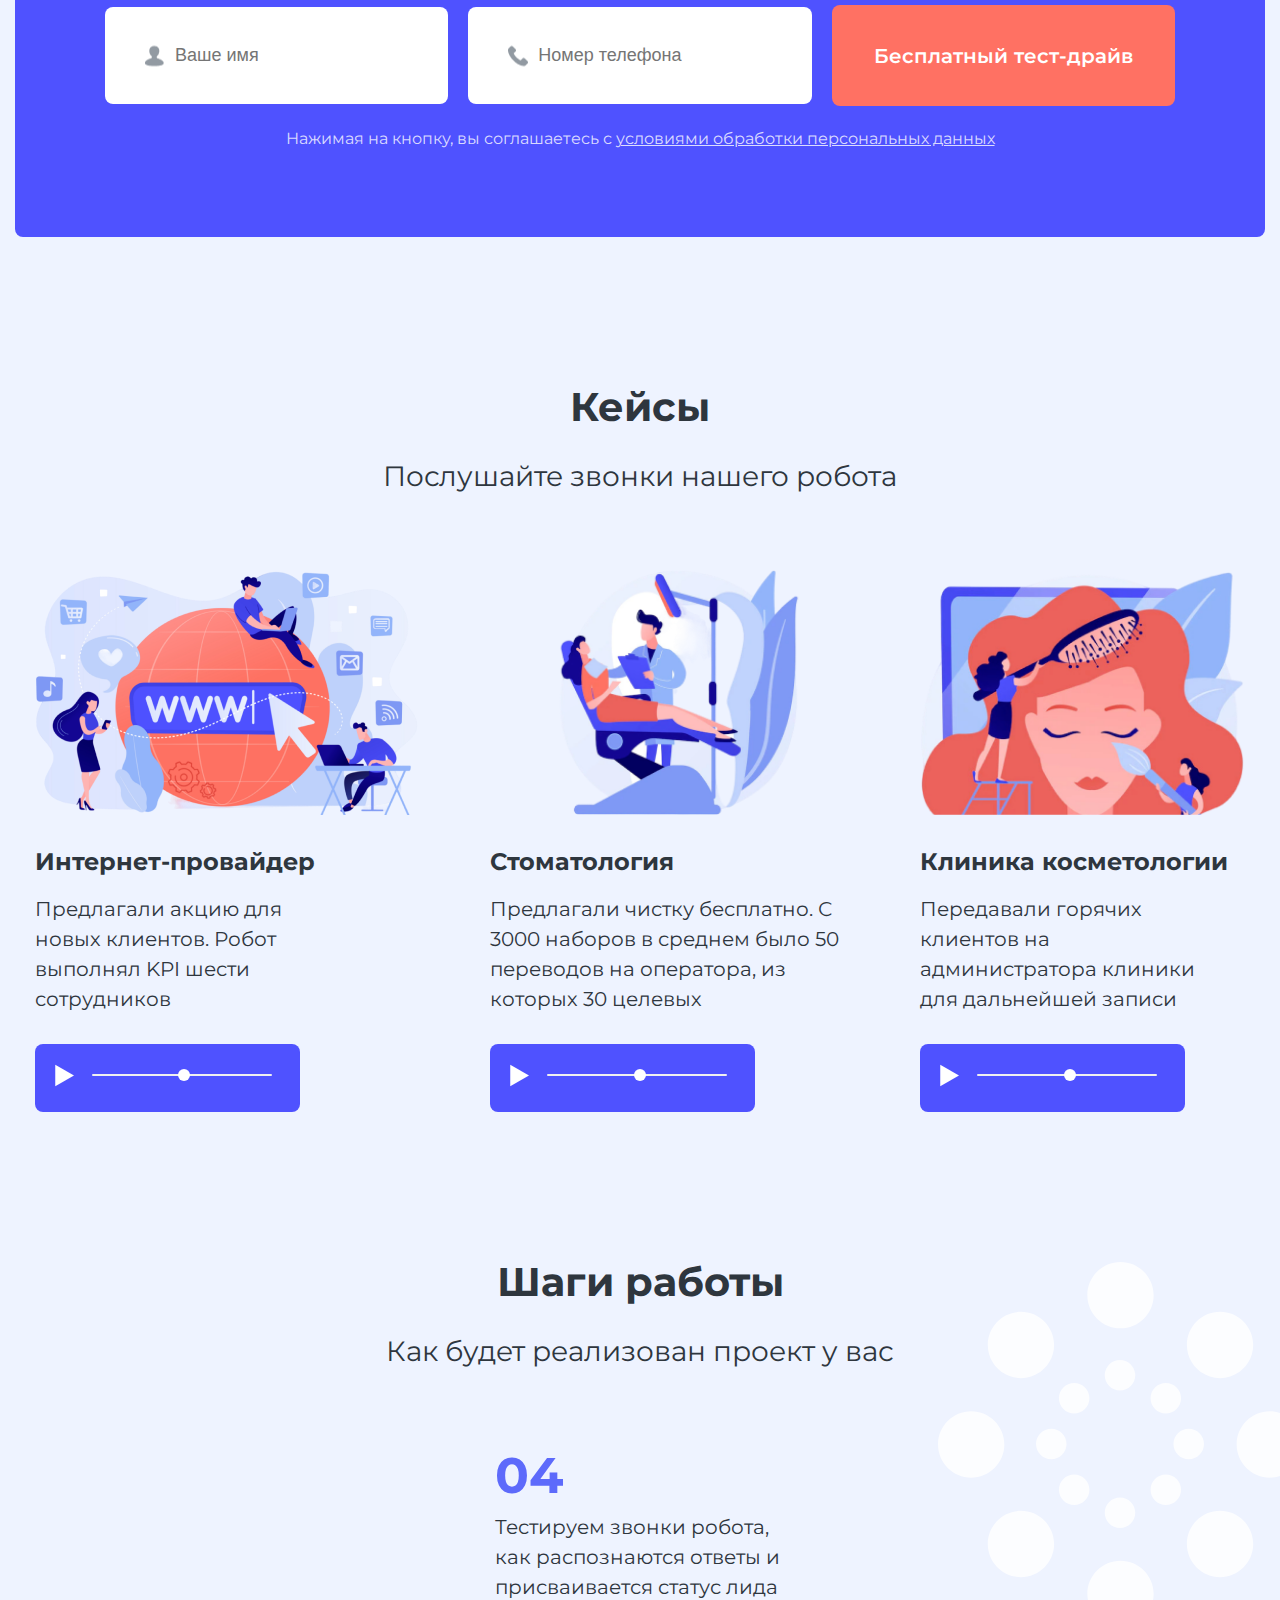
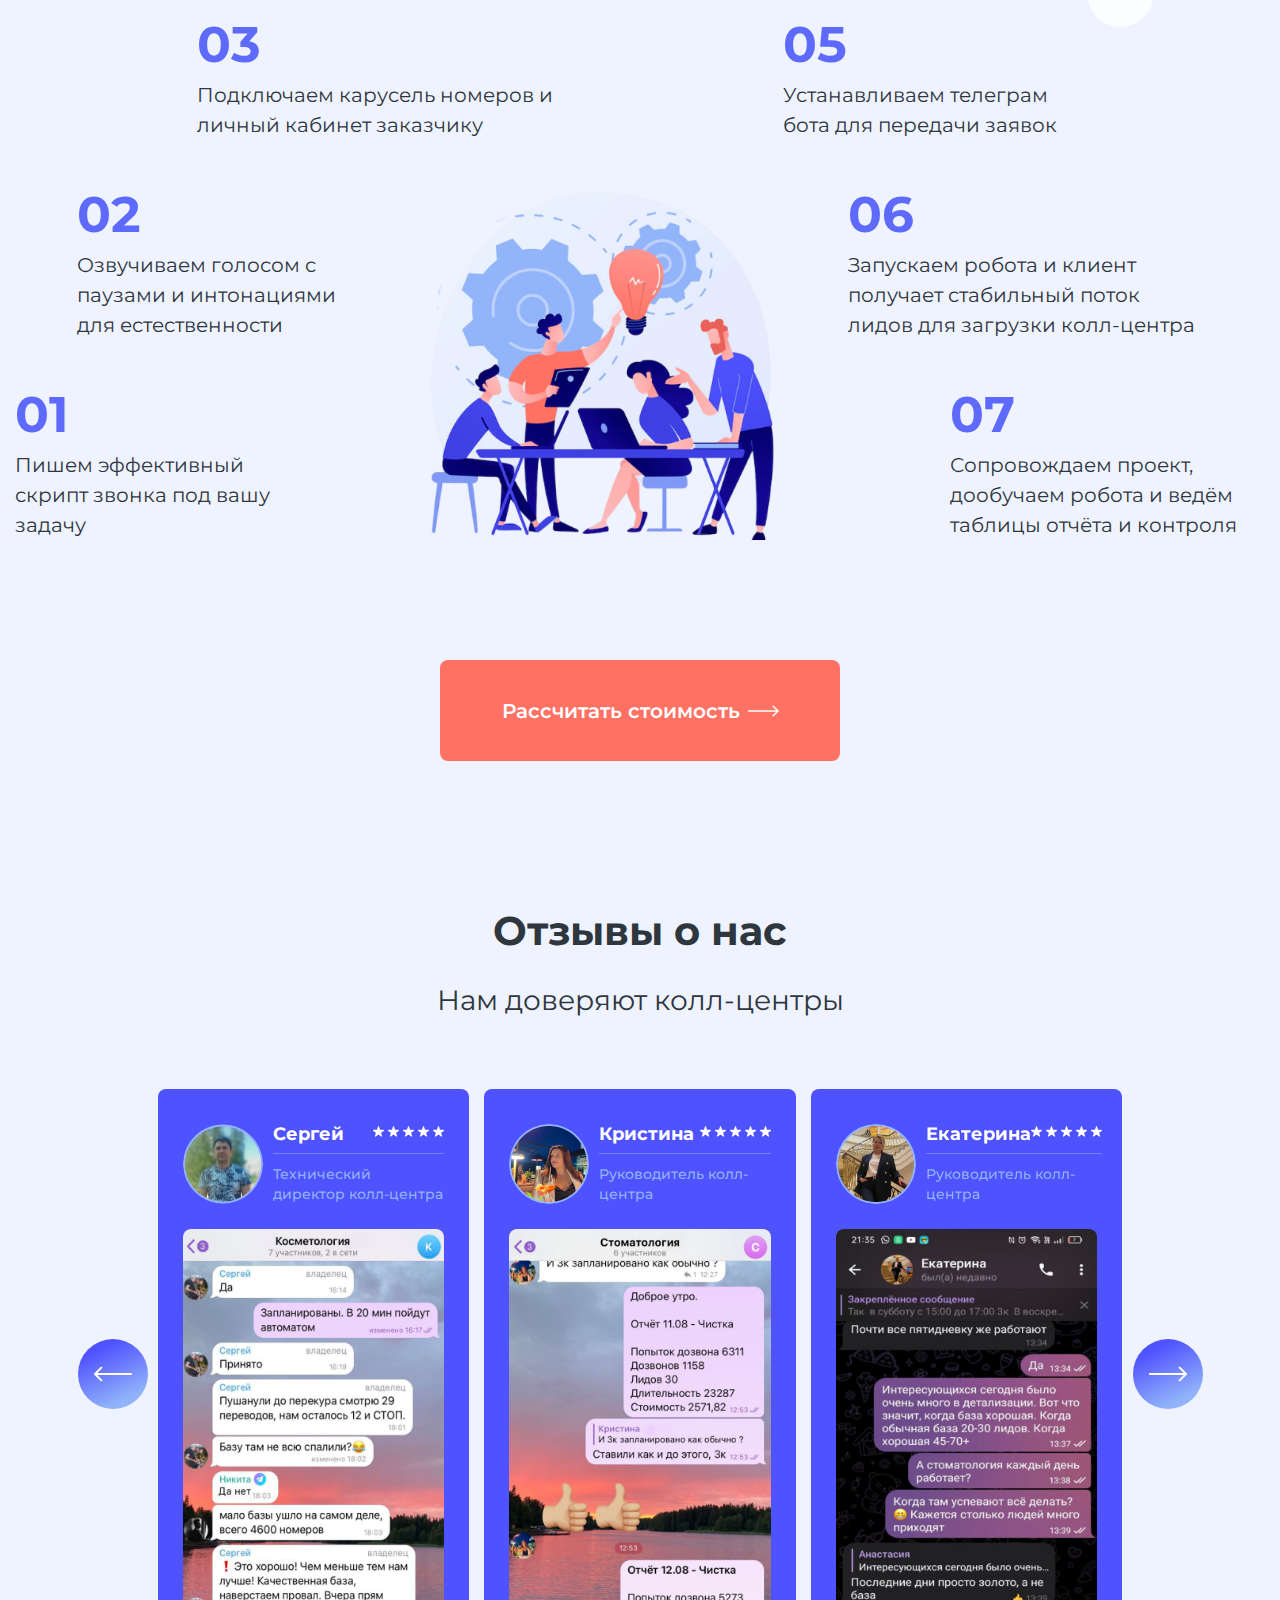
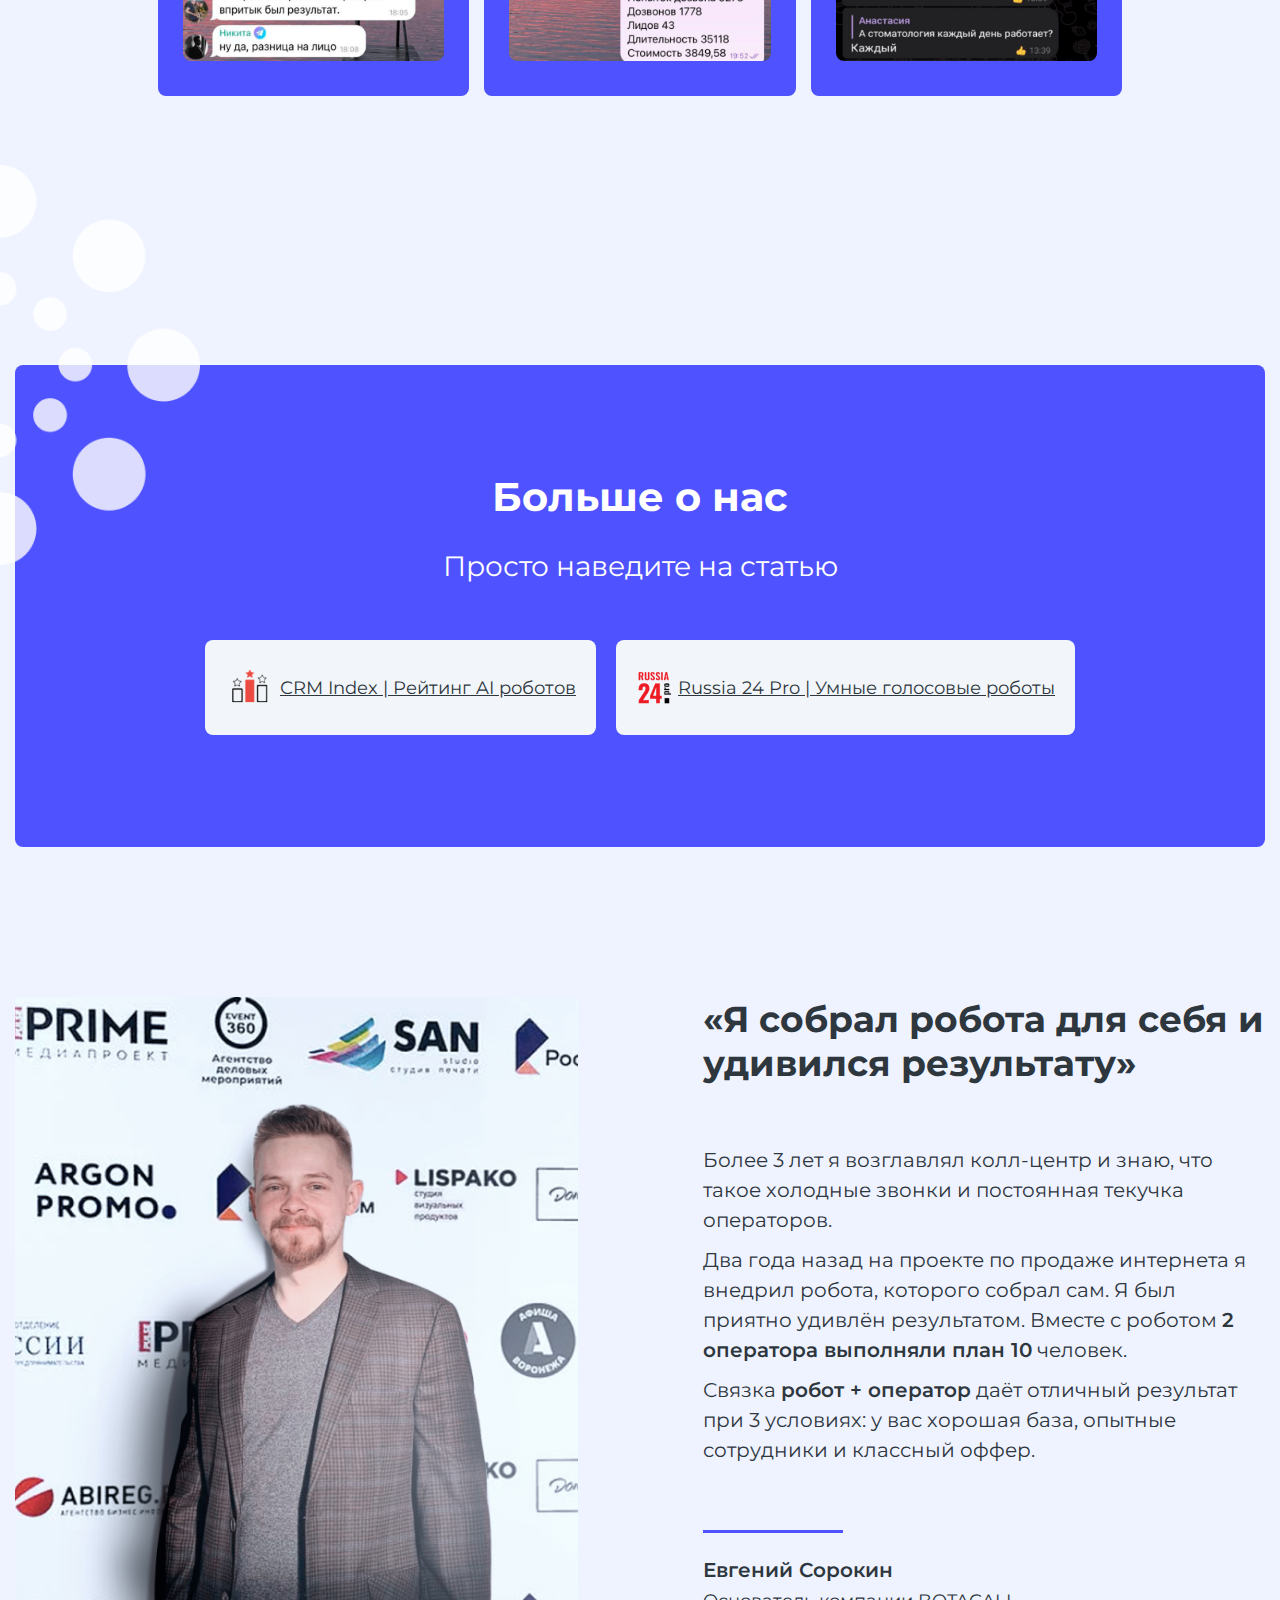
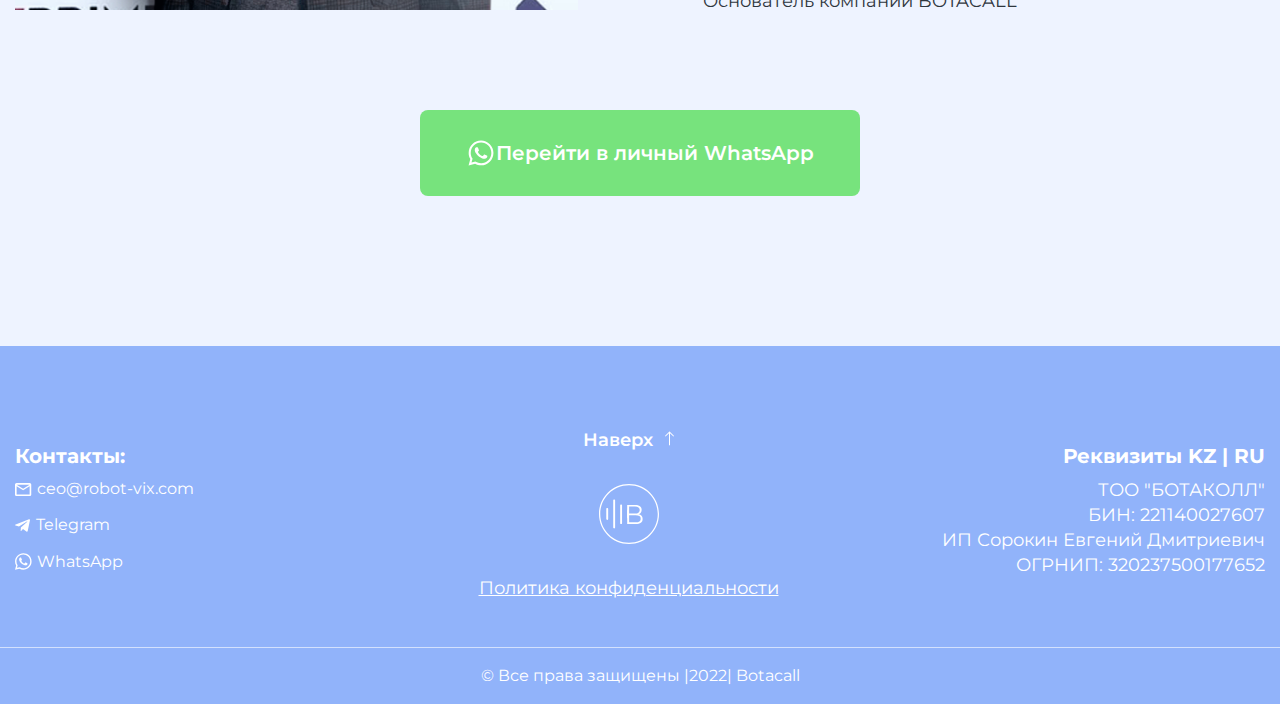
==== commit 84bdb63c: "Update index.html" ====
--- a/index.html
+++ b/index.html
@@ -19,7 +19,7 @@
         </div>
         <div class="header__container">
           <div class="header__left">
-            <a href="/" class="header__logo">
+            <a href="index.html" class="header__logo">
               <img src="img/logo.svg" alt="logo" />
             </a>
             <nav class="header__menu menu">
@@ -850,7 +850,7 @@
             </div>
             <div class="popup-local__btn _btn">Отправить</div>
             <div class="popup-local__copy">
-              Нажимая на кнопку, я соглашаюсь с <a href="/policy.html">условиями передачи данных</a>
+              Нажимая на кнопку, я соглашаюсь с <a href="policy.html">условиями передачи данных</a>
             </div>
           </div>
           <div class="popup-local__thanks">
